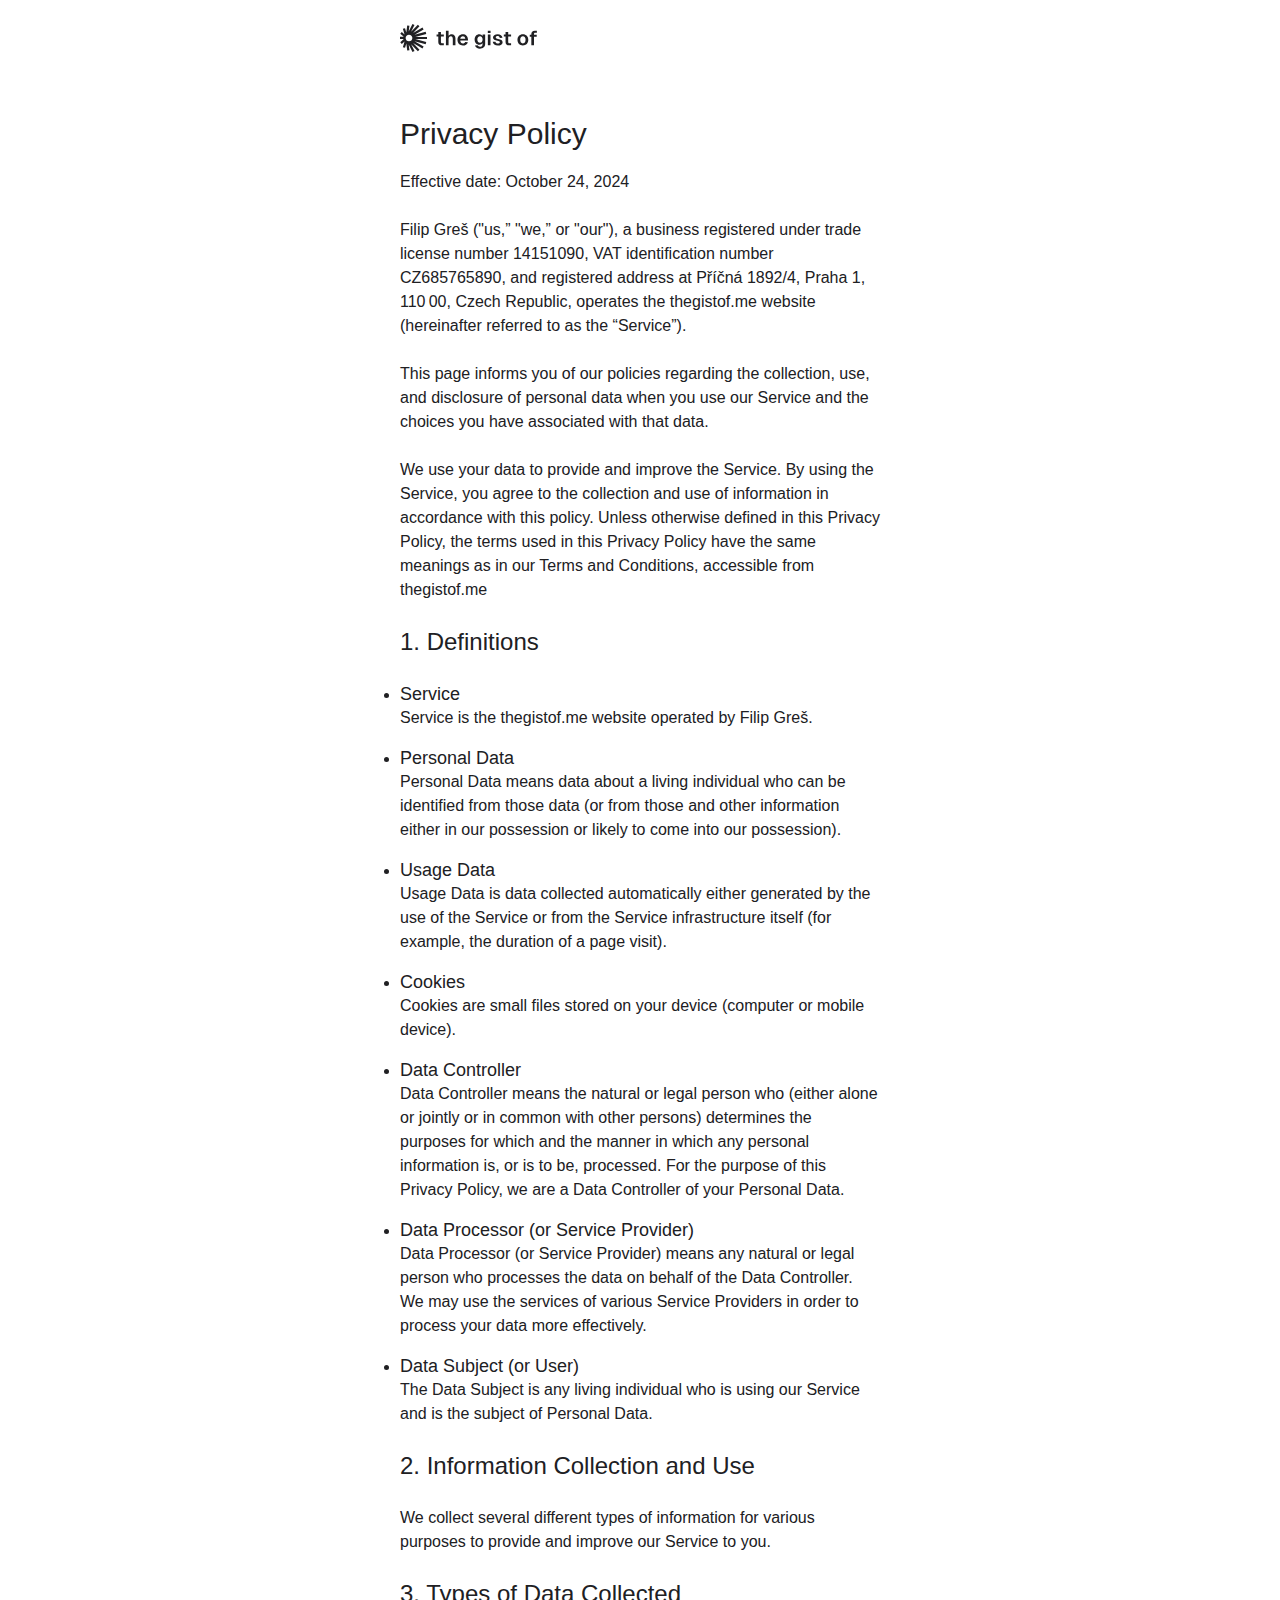
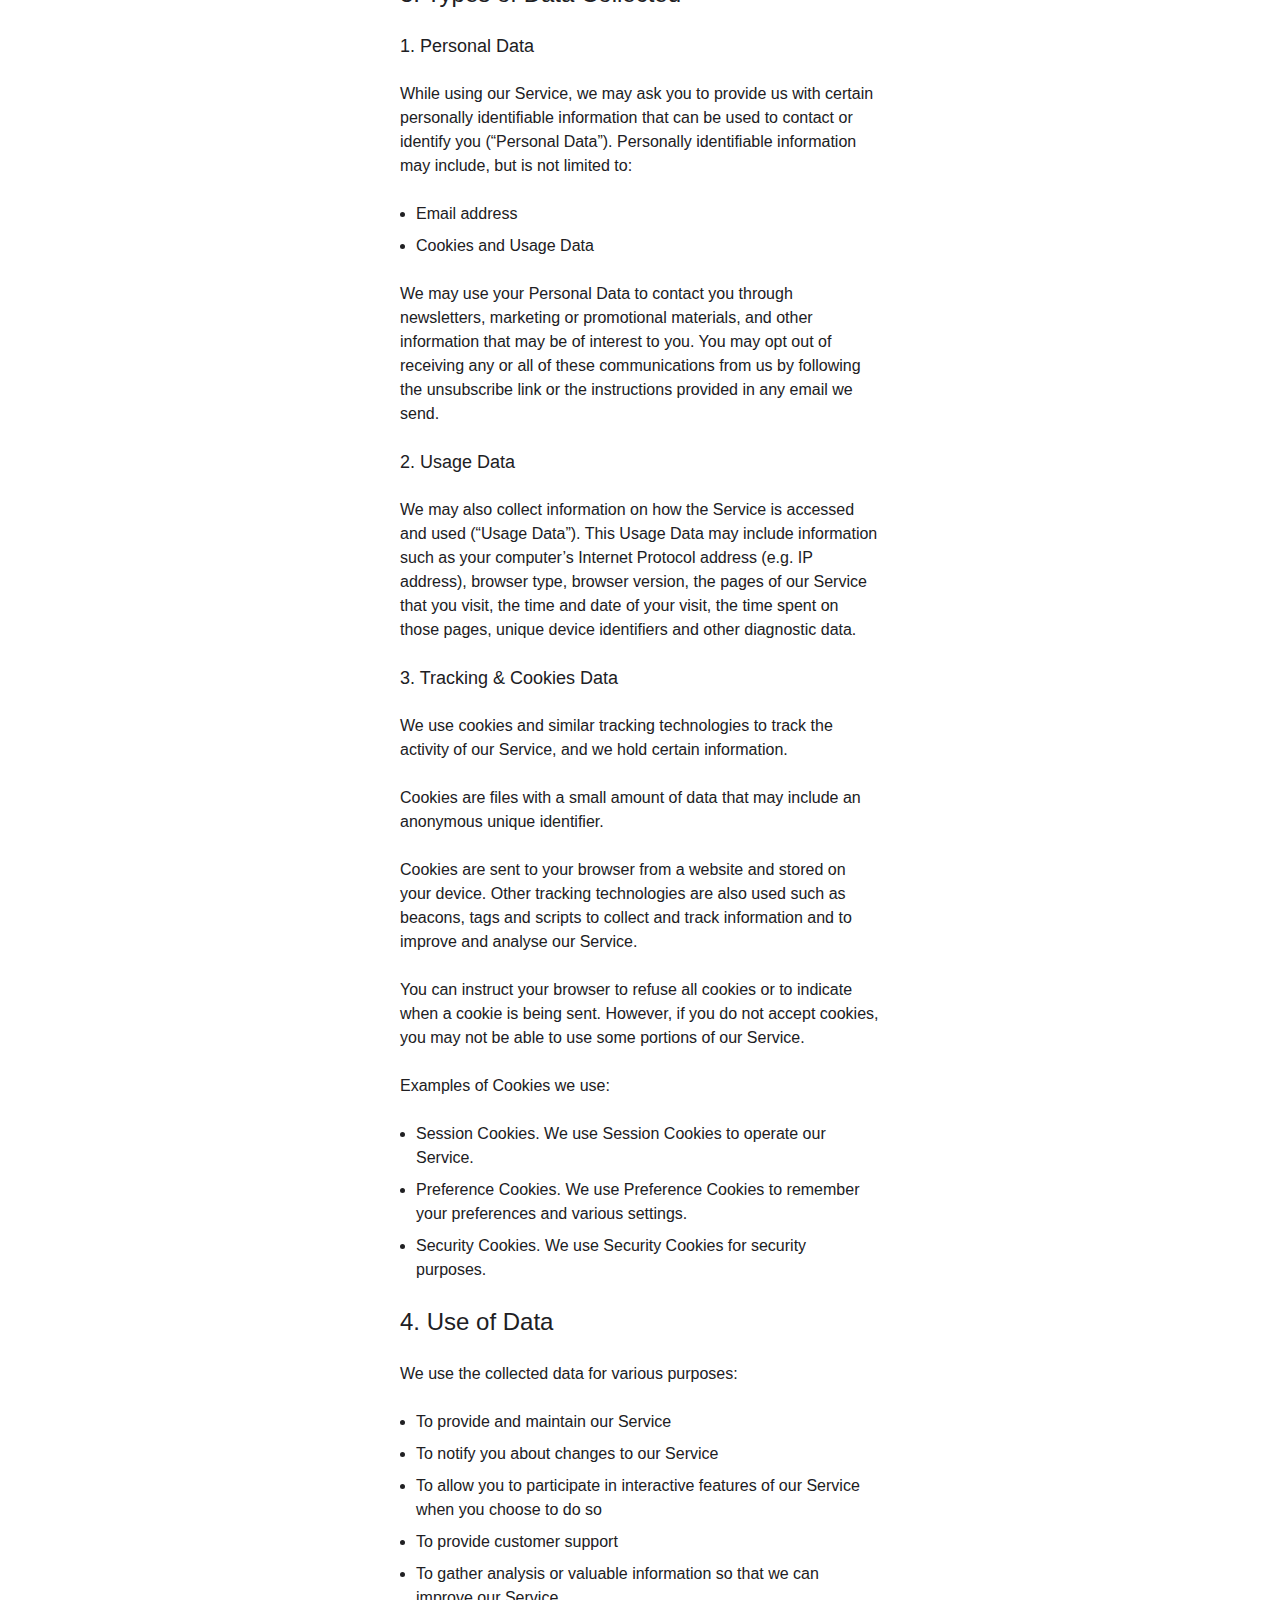
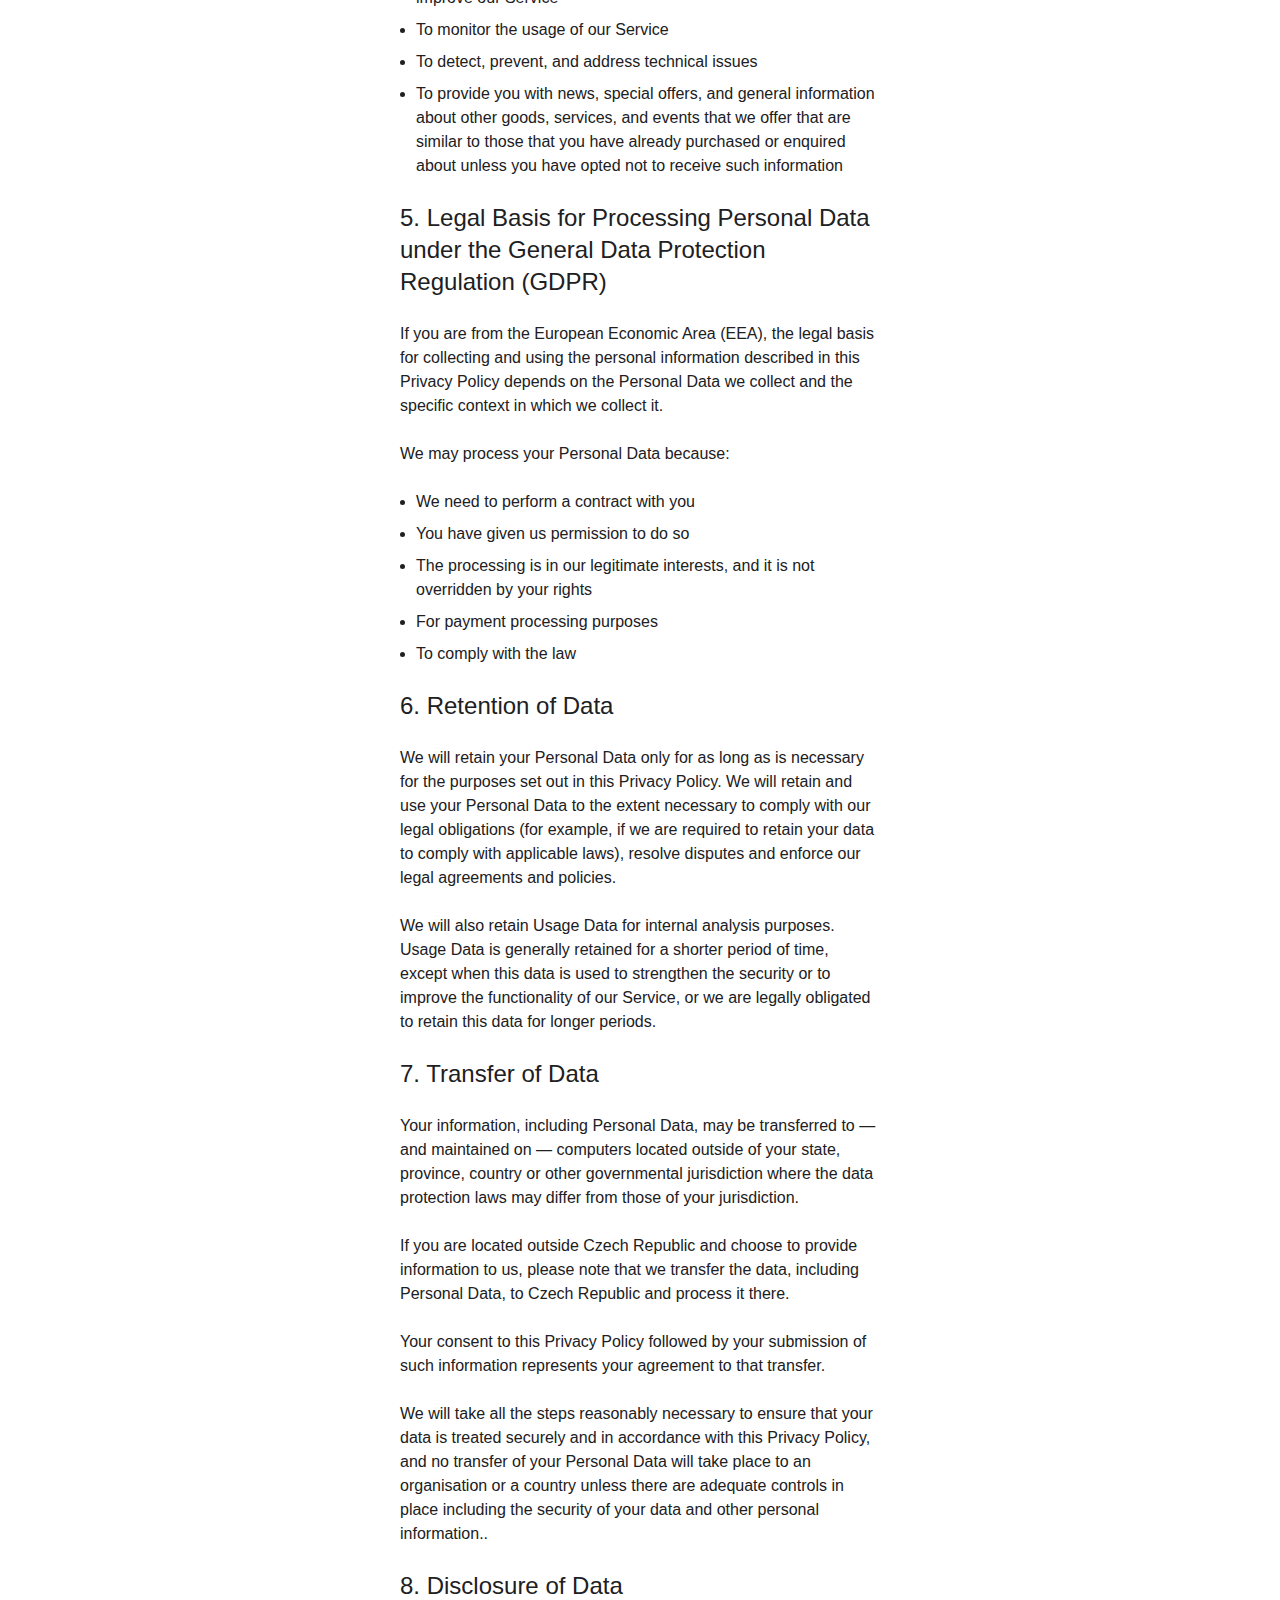
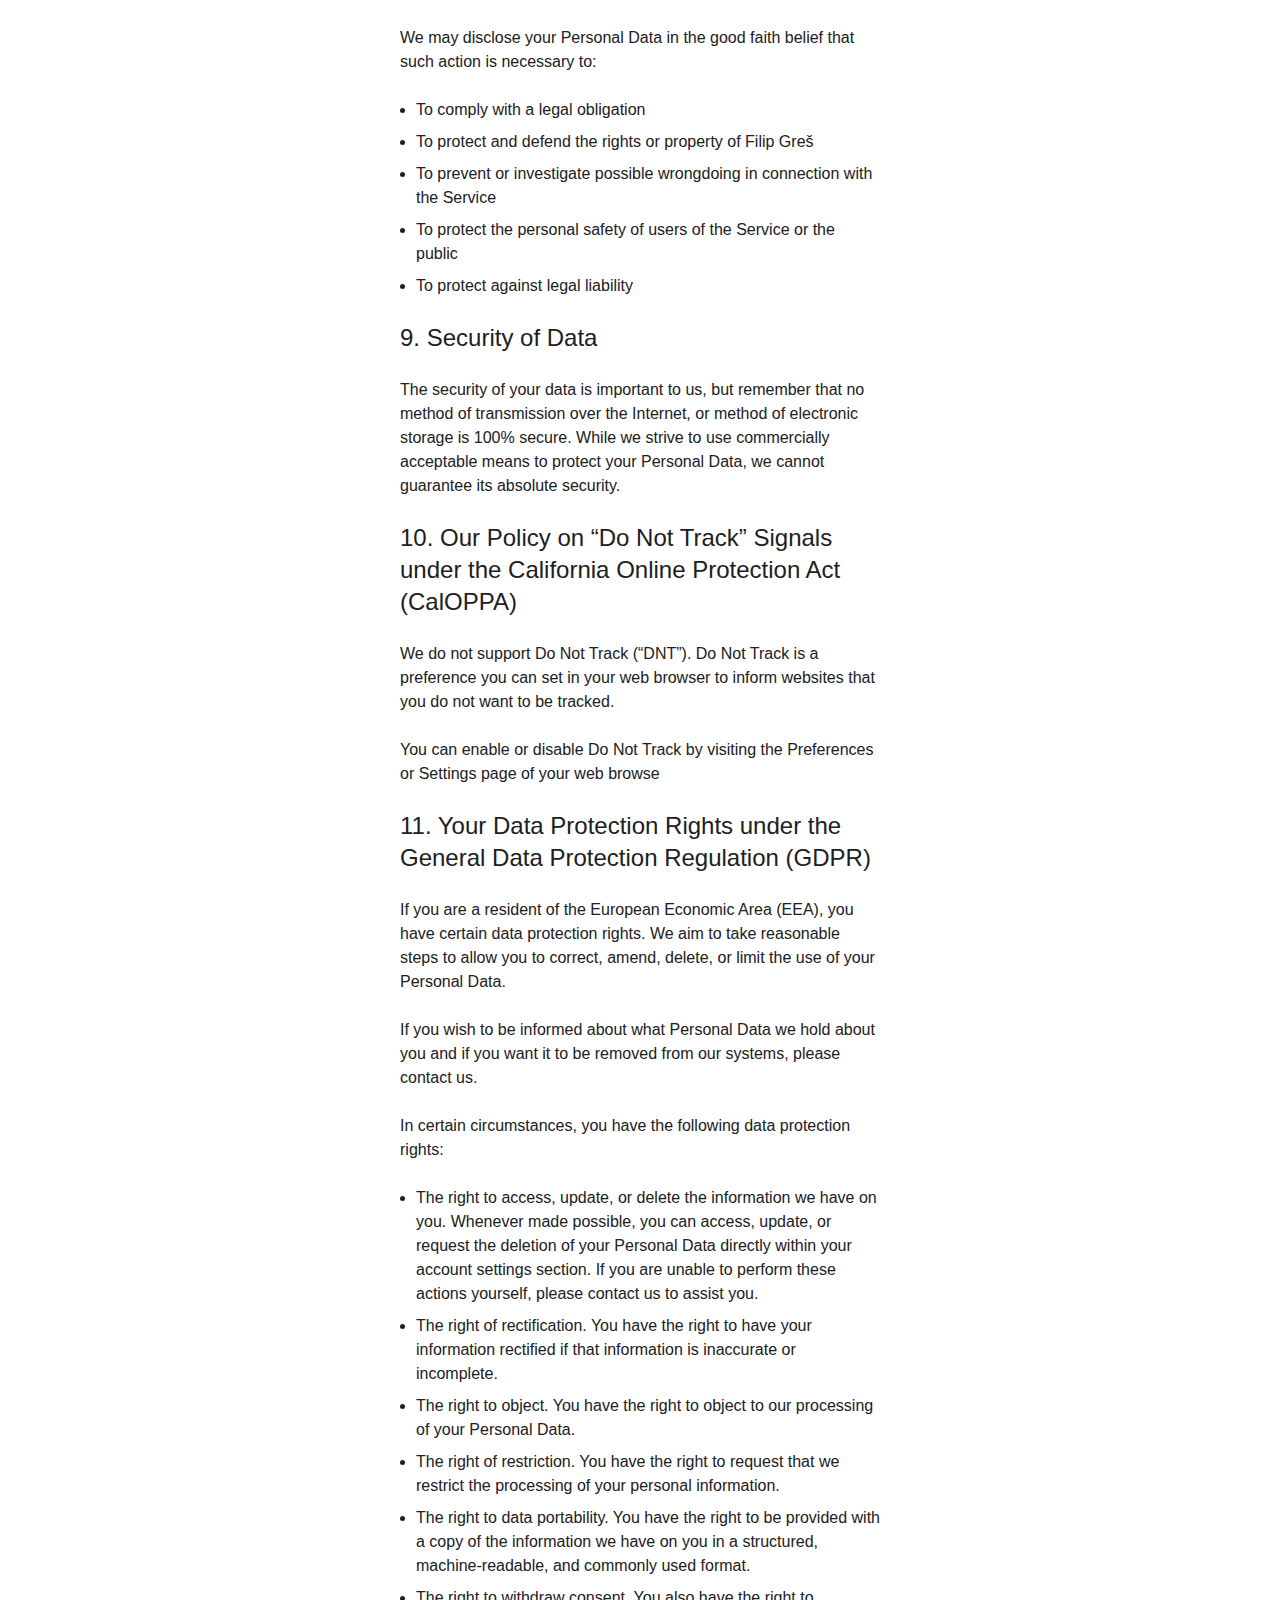
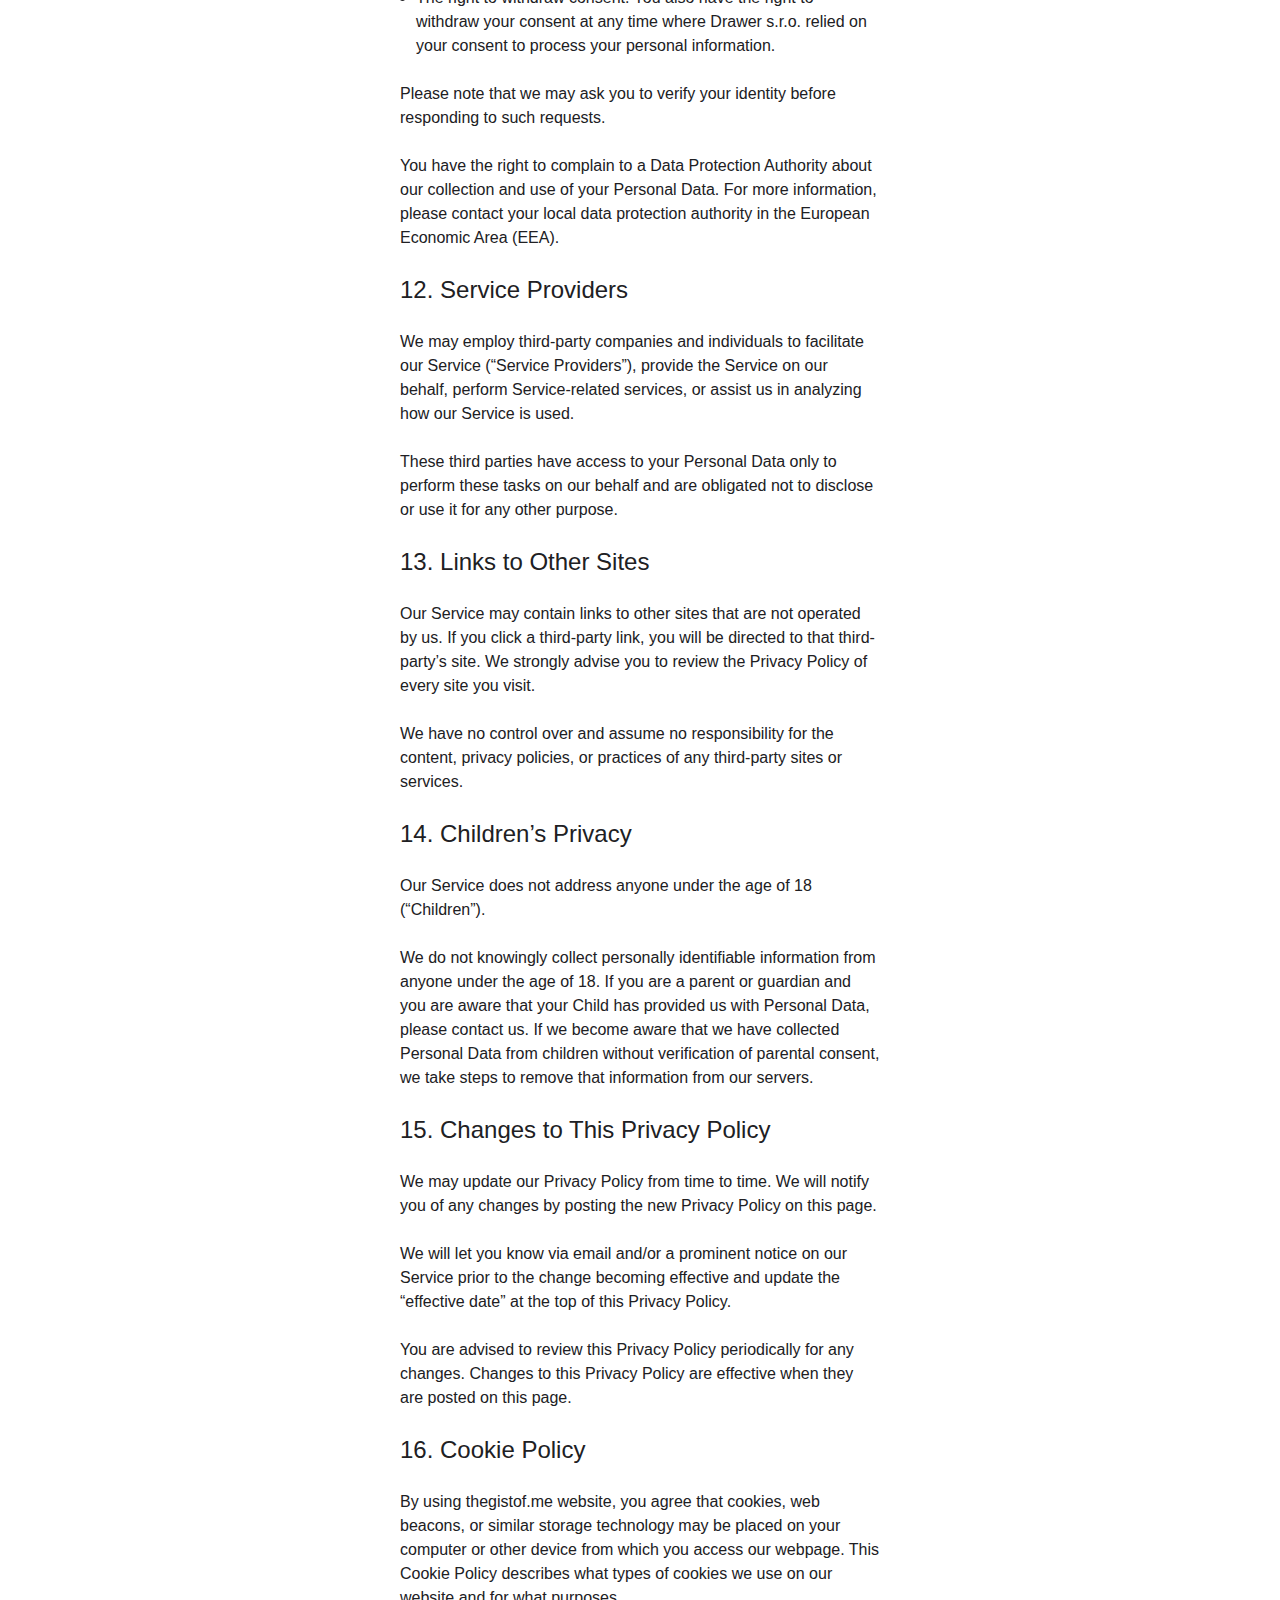
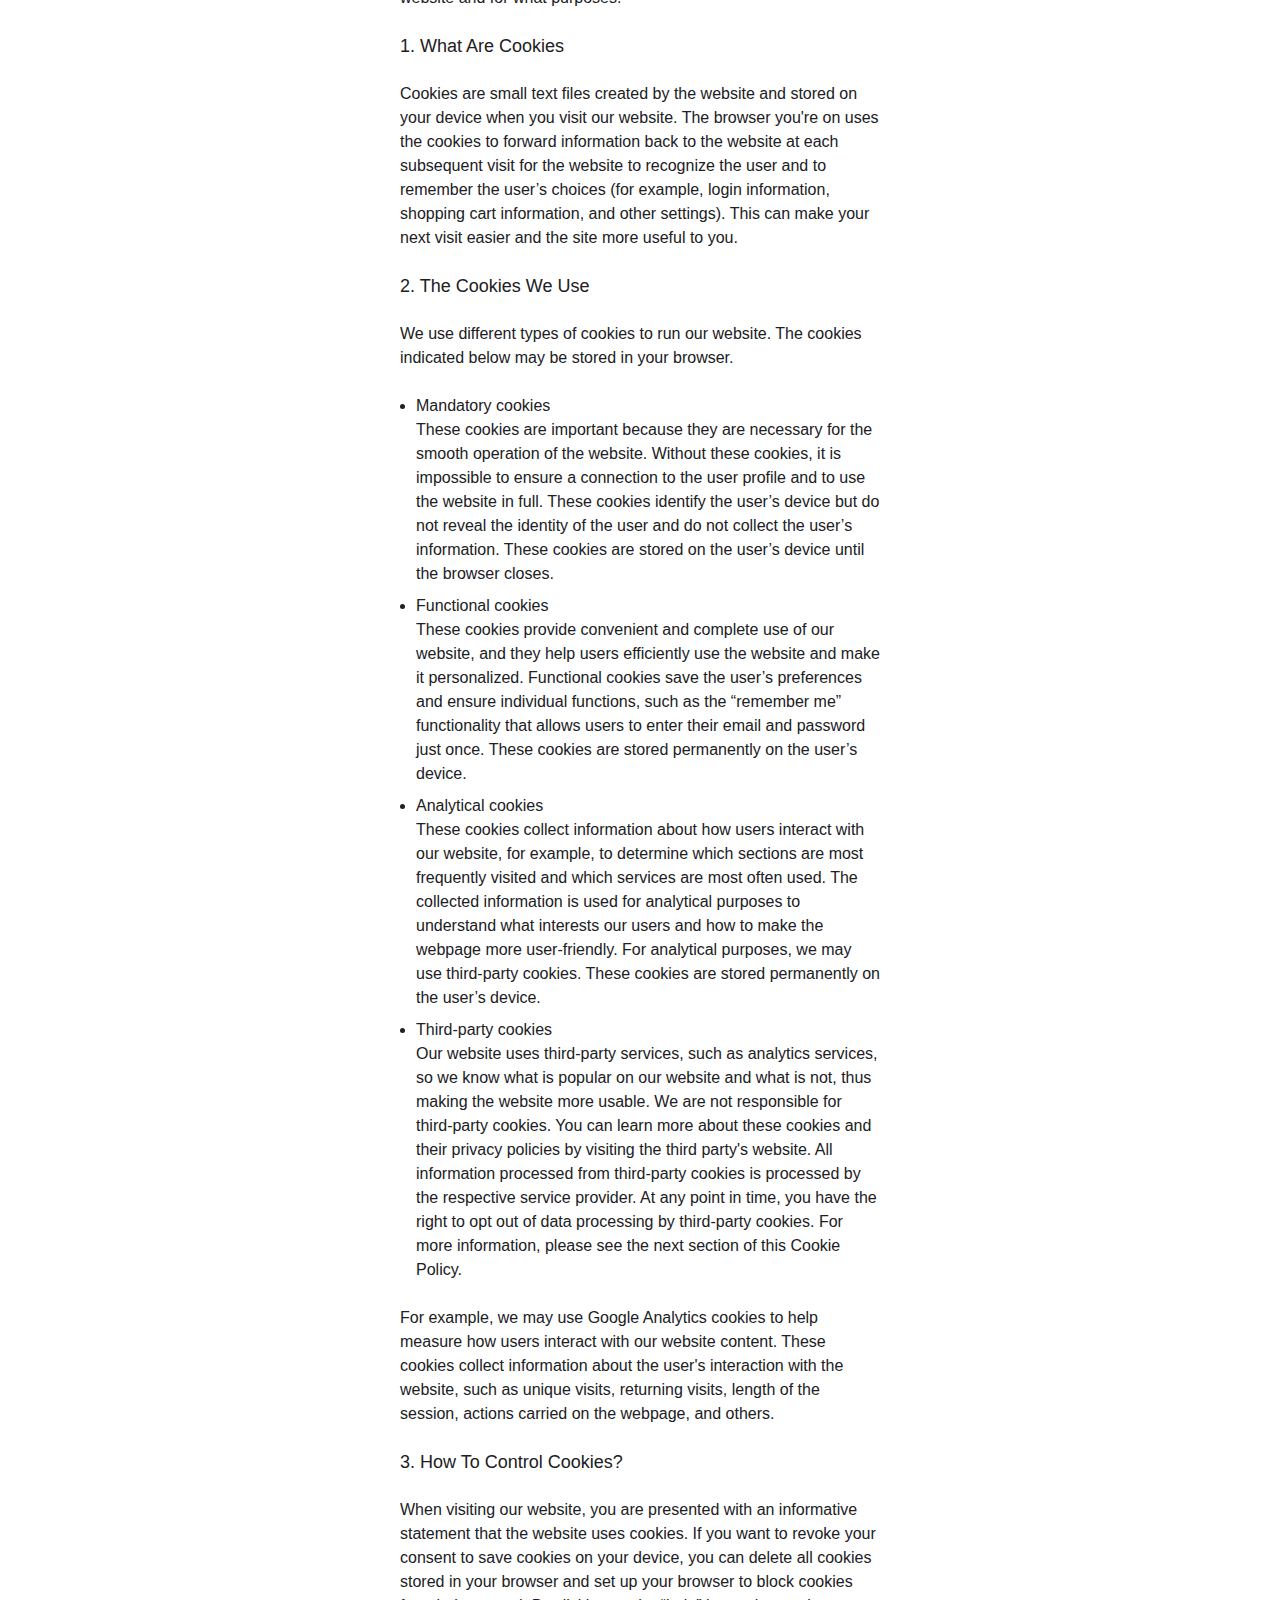
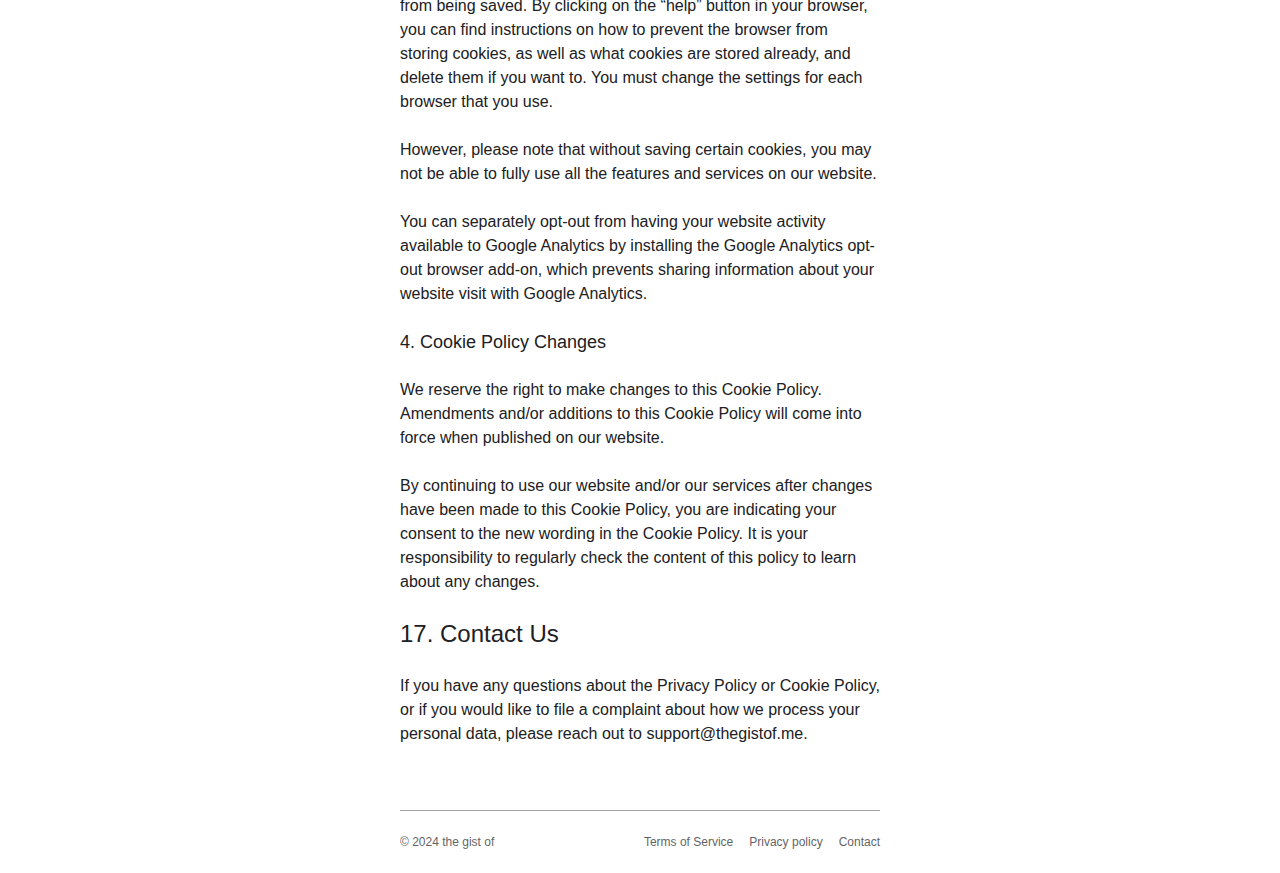
==== privacy-policy/index.html @ 7a29fb4c "first commit" ====
<!DOCTYPE html>
<html lang="en">
  <head>
    <meta charset="UTF-8" />
    <link rel="stylesheet" href="https://geistfont.vercel.app/geist.css" />
    <meta name="viewport" content="width=device-width, initial-scale=1.0" />
    <link rel="stylesheet" href="/styles.css" />
    <title>the gist of me</title>
  </head>
  <body>
    <div class="wrapper">
      <nav>
        <svg width="137" height="28" viewBox="0 0 137 28" fill="none" xmlns="http://www.w3.org/2000/svg">
          <g clip-path="url(#clip0_305_5134)">
            <path
              d="M40.9333 7.91321V10.3875H43.8215V12.4299H40.9333V17.9588C40.9333 18.8046 41.3652 19.2815 42.1704 19.2815H43.8215V21.3239H41.7386C39.4892 21.3239 38.2926 20.1902 38.2926 17.9588V12.4299H36.5605V10.3875H38.2926V7.91321H40.9333Z"
              fill="#202023"
            />
            <path
              d="M48.573 6.67163V11.8497C49.2118 10.6125 50.4085 10.1356 51.7491 10.1356C54.0164 10.1356 55.4425 11.7867 55.4425 14.2835V21.3194H52.8018V15.2327C52.8018 13.3567 52.2439 12.3625 50.8808 12.3625C49.4367 12.3625 48.5685 13.3747 48.5685 15.2327V21.3194H45.9277V6.67163H48.5685H48.573Z"
              fill="#202023"
            />
            <path
              d="M62.8962 10.1401C65.7213 10.1401 67.9932 12.079 68.0337 15.9389V16.5777H60.2554C60.3769 18.3952 61.3261 19.4884 62.8962 19.4884C63.8859 19.4884 64.7946 18.9126 65.186 17.9633L67.8897 18.1703C67.2284 20.2532 65.249 21.5758 62.8962 21.5758C59.6166 21.5758 57.4707 19.3265 57.4707 15.8579C57.4707 12.3894 59.6166 10.1401 62.8962 10.1401ZM65.312 14.8232C65.105 12.9473 64.0748 12.223 62.8962 12.223C61.4296 12.223 60.4803 13.1947 60.2734 14.8232H65.3075H65.312Z"
              fill="#202023"
            />
            <path
              d="M74.6201 15.5656C74.6201 12.3265 76.5591 10.1401 79.3888 10.1401C80.8148 10.1401 82.0295 10.8644 82.5873 12.0791V10.3876H85.1651V20.0868C85.1651 22.975 83.0192 24.6665 79.9241 24.6665C77.4273 24.6665 75.5289 23.4293 74.9485 21.5309L77.6523 21.3644C78.0032 22.1697 78.8084 22.6871 79.9421 22.6871C81.5526 22.6871 82.5019 21.9223 82.5019 20.4152V19.0521C81.9845 20.1048 80.7474 20.7841 79.4067 20.7841C76.5591 20.7841 74.6201 18.6787 74.6201 15.5611V15.5656ZM80.0051 18.8496C81.5526 18.8496 82.5828 17.5495 82.6053 15.5476C82.6278 13.5277 81.6156 12.2455 80.0051 12.2455C78.3945 12.2455 77.3418 13.5232 77.3418 15.5476C77.3418 17.572 78.3945 18.8496 80.0051 18.8496Z"
              fill="#202023"
            />
            <path d="M87.8105 6.69409H90.5548V8.88047H87.8105V6.69409ZM90.4918 10.3875V21.3239H87.851V10.3875H90.4918Z" fill="#202023" />
            <path
              d="M97.5728 12.1195C96.5426 12.1195 95.7374 12.6549 95.7554 13.5456C95.7778 14.4318 96.871 14.8052 97.9642 15.0122C100.956 15.5295 102.607 16.3123 102.607 18.3952C102.607 20.4781 100.501 21.5713 97.9417 21.5713C94.9501 21.5713 92.9257 20.1677 92.7412 17.8554L95.4449 17.7114C95.6519 18.8676 96.5156 19.5694 97.8787 19.5694C98.7875 19.5694 99.8807 19.241 99.8582 18.3322C99.8582 17.2795 98.639 17.1131 97.5278 16.8657C94.8241 16.3303 93.0066 15.6285 93.0066 13.5861C93.0066 11.4402 94.7836 10.1401 97.7123 10.1401C100.272 10.1401 102.108 11.5212 102.481 13.7705L99.7997 13.8965C99.5928 12.7808 98.6255 12.1195 97.5728 12.1195Z"
              fill="#202023"
            />
            <path
              d="M108.199 7.91321V10.3875H111.087V12.4299H108.199V17.9588C108.199 18.8046 108.631 19.2815 109.436 19.2815H111.087V21.3239H109.004C106.755 21.3239 105.558 20.1902 105.558 17.9588V12.4299H103.826V10.3875H105.558V7.91321H108.199Z"
              fill="#202023"
            />
            <path
              d="M117.466 15.858C117.466 12.3895 119.612 10.1401 122.891 10.1401C126.171 10.1401 128.299 12.3895 128.299 15.858C128.299 19.3265 126.153 21.5759 122.891 21.5759C119.63 21.5759 117.466 19.3265 117.466 15.858ZM122.896 19.4255C124.587 19.4255 125.577 18.1029 125.577 15.8535C125.577 13.6041 124.587 12.2815 122.896 12.2815C121.204 12.2815 120.215 13.6041 120.215 15.8535C120.215 18.1029 121.186 19.4255 122.896 19.4255Z"
              fill="#202023"
            />
            <path
              d="M134.844 6.67163H136.886V8.71405H135.154C134.475 8.71405 133.998 9.24939 133.998 10.0952V10.6935H136.724V12.7359H133.998V21.3194H131.335V12.7359H129.765V10.6935H131.335V10.0952C131.335 7.88628 132.41 6.67163 134.844 6.67163Z"
              fill="#202023"
            />
            <path
              d="M26.9923 12.8753H15.2641L26.2545 9.91969L25.6697 7.74681L14.5308 10.7385L23.6048 5.42098L22.4666 3.48203L13.1048 8.96596L19.4704 2.30337L17.8419 0.746812L11.0893 7.81429L14.4949 0.99874L12.4839 -0.00897217L8.68702 7.58036L9.4383 1.66455L7.20694 1.38113L6.3027 8.4981L5.02506 4.12985L2.86568 4.75967L4.5437 10.4865L1.77249 7.98524L0.265424 9.65427L3.54049 12.6144C3.51799 12.6954 3.4955 12.7764 3.47751 12.8619H0V15.1112H3.4865C3.5045 15.1967 3.52699 15.2777 3.54949 15.3586L0.274422 18.3188L1.78149 19.9878L4.5527 17.4865L2.87468 23.2134L5.03406 23.8477L6.3117 19.484L7.21594 26.6009L9.4473 26.3175L8.69602 20.4017L12.4929 27.991L14.5039 26.9833L11.0983 20.1678L17.8509 27.2352L19.4794 25.6787L13.1138 19.0161L22.4756 24.5L23.6138 22.5611L14.5398 17.2436L25.6787 20.2352L26.2635 18.0624L15.2731 15.1067H27.0013V12.8574L26.9923 12.8753ZM12.3715 14C12.3715 15.8625 10.8599 17.3741 8.99743 17.3741C7.13496 17.3741 5.62339 15.8625 5.62339 14C5.62339 12.1376 7.13496 10.626 8.99743 10.626C10.8599 10.626 12.3715 12.1376 12.3715 14Z"
              fill="#202023"
            />
          </g>
          <defs>
            <clipPath id="clip0_305_5134">
              <rect width="136.887" height="28" fill="white" />
            </clipPath>
          </defs>
        </svg>
      </nav>
      <main>
        <div class="terms">
          <h1>Privacy Policy</h1>
          <section>Effective date: October 24, 2024</section>

          <section>
            Filip Greš ("us,” "we,” or "our"), a business registered under trade license number 14151090, VAT identification number
            CZ685765890, and registered address at Příčná 1892/4, Praha 1, 110 00, Czech Republic, operates the thegistof.me website
            (hereinafter referred to as the “Service”).
          </section>

          <section>
            This page informs you of our policies regarding the collection, use, and disclosure of personal data when you use our Service
            and the choices you have associated with that data.
          </section>

          <section>
            We use your data to provide and improve the Service. By using the Service, you agree to the collection and use of information in
            accordance with this policy. Unless otherwise defined in this Privacy Policy, the terms used in this Privacy Policy have the
            same meanings as in our Terms and Conditions, accessible from thegistof.me
          </section>

          <h2>1. Definitions</h2>
          <section>
            <ul style="display: flex; flex-direction: column; gap: 16px">
              <li>
                <h3>Service</h3>
                <section>Service is the thegistof.me website operated by Filip Greš.</section>
              </li>
              <li>
                <h3>Personal Data</h3>
                <section>
                  Personal Data means data about a living individual who can be identified from those data (or from those and other
                  information either in our possession or likely to come into our possession).
                </section>
              </li>
              <li>
                <h3>Usage Data</h3>
                <section>
                  Usage Data is data collected automatically either generated by the use of the Service or from the Service infrastructure
                  itself (for example, the duration of a page visit).
                </section>
              </li>
              <li>
                <h3>Cookies</h3>
                <section>Cookies are small files stored on your device (computer or mobile device).</section>
              </li>
              <li>
                <h3>Data Controller</h3>
                <section>
                  Data Controller means the natural or legal person who (either alone or jointly or in common with other persons) determines
                  the purposes for which and the manner in which any personal information is, or is to be, processed. For the purpose of
                  this Privacy Policy, we are a Data Controller of your Personal Data.
                </section>
              </li>
              <li>
                <h3>Data Processor (or Service Provider)</h3>
                <section>
                  Data Processor (or Service Provider) means any natural or legal person who processes the data on behalf of the Data
                  Controller. We may use the services of various Service Providers in order to process your data more effectively.
                </section>
              </li>
              <li>
                <h3>Data Subject (or User)</h3>
                <section>The Data Subject is any living individual who is using our Service and is the subject of Personal Data.</section>
              </li>
            </ul>
          </section>

          <h2>2. Information Collection and Use</h2>
          <section>
            We collect several different types of information for various purposes to provide and improve our Service to you.
          </section>

          <h2>3. Types of Data Collected</h2>
          <h3>1. Personal Data</h3>
          <section>
            While using our Service, we may ask you to provide us with certain personally identifiable information that can be used to
            contact or identify you (“Personal Data”). Personally identifiable information may include, but is not limited to:
          </section>
          <section>
            <ul style="display: flex; flex-direction: column; gap: 8px; padding-left: 16px">
              <li>
                <section>Email address</section>
              </li>
              <li>
                <section>Cookies and Usage Data</section>
              </li>
            </ul>
          </section>
          <section>
            We may use your Personal Data to contact you through newsletters, marketing or promotional materials, and other information that
            may be of interest to you. You may opt out of receiving any or all of these communications from us by following the unsubscribe
            link or the instructions provided in any email we send.
          </section>

          <h3>2. Usage Data</h3>
          <section>
            We may also collect information on how the Service is accessed and used (“Usage Data”). This Usage Data may include information
            such as your computer’s Internet Protocol address (e.g. IP address), browser type, browser version, the pages of our Service
            that you visit, the time and date of your visit, the time spent on those pages, unique device identifiers and other diagnostic
            data.
          </section>

          <h3>3. Tracking & Cookies Data</h3>
          <section>
            We use cookies and similar tracking technologies to track the activity of our Service, and we hold certain information.
          </section>

          <section>Cookies are files with a small amount of data that may include an anonymous unique identifier.</section>
          <section>
            Cookies are sent to your browser from a website and stored on your device. Other tracking technologies are also used such as
            beacons, tags and scripts to collect and track information and to improve and analyse our Service.
          </section>
          <section>
            You can instruct your browser to refuse all cookies or to indicate when a cookie is being sent. However, if you do not accept
            cookies, you may not be able to use some portions of our Service.
          </section>
          <section>Examples of Cookies we use:</section>
          <section>
            <ul style="display: flex; flex-direction: column; gap: 8px; padding-left: 16px">
              <li>
                <section>Session Cookies. We use Session Cookies to operate our Service.</section>
              </li>
              <li>
                <section>Preference Cookies. We use Preference Cookies to remember your preferences and various settings.</section>
              </li>
              <li>
                <section>Security Cookies. We use Security Cookies for security purposes.</section>
              </li>
            </ul>
          </section>
          <h2>4. Use of Data</h2>
          <section>We use the collected data for various purposes:</section>
          <section>
            <ul style="display: flex; flex-direction: column; gap: 8px; padding-left: 16px">
              <li>
                <section>To provide and maintain our Service</section>
              </li>
              <li>
                <section>To notify you about changes to our Service</section>
              </li>
              <li>
                <section>To allow you to participate in interactive features of our Service when you choose to do so</section>
              </li>
              <li>
                <section>To provide customer support</section>
              </li>
              <li>
                <section>To gather analysis or valuable information so that we can improve our Service</section>
              </li>
              <li>
                <section>To monitor the usage of our Service</section>
              </li>
              <li>
                <section>To detect, prevent, and address technical issues</section>
              </li>
              <li>
                <section>
                  To provide you with news, special offers, and general information about other goods, services, and events that we offer
                  that are similar to those that you have already purchased or enquired about unless you have opted not to receive such
                  information
                </section>
              </li>
            </ul>
          </section>

          <h2>5. Legal Basis for Processing Personal Data under the General Data Protection Regulation (GDPR)</h2>
          <section>
            If you are from the European Economic Area (EEA), the legal basis for collecting and using the personal information described in
            this Privacy Policy depends on the Personal Data we collect and the specific context in which we collect it.
          </section>
          <section>We may process your Personal Data because:</section>
          <section>
            <ul style="display: flex; flex-direction: column; gap: 8px; padding-left: 16px">
              <li>
                <section>We need to perform a contract with you</section>
              </li>
              <li>
                <section>You have given us permission to do so</section>
              </li>
              <li>
                <section>The processing is in our legitimate interests, and it is not overridden by your rights</section>
              </li>
              <li>
                <section>For payment processing purposes</section>
              </li>
              <li>
                <section>To comply with the law</section>
              </li>
            </ul>
          </section>

          <h2>6. Retention of Data</h2>
          <section>
            We will retain your Personal Data only for as long as is necessary for the purposes set out in this Privacy Policy. We will
            retain and use your Personal Data to the extent necessary to comply with our legal obligations (for example, if we are required
            to retain your data to comply with applicable laws), resolve disputes and enforce our legal agreements and policies.
          </section>
          <section>
            We will also retain Usage Data for internal analysis purposes. Usage Data is generally retained for a shorter period of time,
            except when this data is used to strengthen the security or to improve the functionality of our Service, or we are legally
            obligated to retain this data for longer periods.
          </section>

          <h2>7. Transfer of Data</h2>
          <section>
            Your information, including Personal Data, may be transferred to — and maintained on — computers located outside of your state,
            province, country or other governmental jurisdiction where the data protection laws may differ from those of your jurisdiction.
          </section>
          <section>
            If you are located outside Czech Republic and choose to provide information to us, please note that we transfer the data,
            including Personal Data, to Czech Republic and process it there.
          </section>
          <section>
            Your consent to this Privacy Policy followed by your submission of such information represents your agreement to that transfer.
          </section>
          <section>
            We will take all the steps reasonably necessary to ensure that your data is treated securely and in accordance with this Privacy
            Policy, and no transfer of your Personal Data will take place to an organisation or a country unless there are adequate controls
            in place including the security of your data and other personal information..
          </section>

          <h2>8. Disclosure of Data</h2>
          <section>We may disclose your Personal Data in the good faith belief that such action is necessary to:</section>
          <section>
            <ul style="display: flex; flex-direction: column; gap: 8px; padding-left: 16px">
              <li>
                <section>To comply with a legal obligation</section>
              </li>
              <li>
                <section>To protect and defend the rights or property of Filip Greš</section>
              </li>
              <li>
                <section>To prevent or investigate possible wrongdoing in connection with the Service</section>
              </li>
              <li>
                <section>To protect the personal safety of users of the Service or the public</section>
              </li>
              <li>
                <section>To protect against legal liability</section>
              </li>
            </ul>
          </section>

          <h2>9. Security of Data</h2>
          <section>
            The security of your data is important to us, but remember that no method of transmission over the Internet, or method of
            electronic storage is 100% secure. While we strive to use commercially acceptable means to protect your Personal Data, we cannot
            guarantee its absolute security.
          </section>

          <h2>10. Our Policy on “Do Not Track” Signals under the California Online Protection Act (CalOPPA)</h2>
          <section>
            We do not support Do Not Track (“DNT”). Do Not Track is a preference you can set in your web browser to inform websites that you
            do not want to be tracked.
          </section>
          <section>You can enable or disable Do Not Track by visiting the Preferences or Settings page of your web browse</section>

          <h2>11. Your Data Protection Rights under the General Data Protection Regulation (GDPR)</h2>
          <section>
            If you are a resident of the European Economic Area (EEA), you have certain data protection rights. We aim to take reasonable
            steps to allow you to correct, amend, delete, or limit the use of your Personal Data.
          </section>
          <section>
            If you wish to be informed about what Personal Data we hold about you and if you want it to be removed from our systems, please
            contact us.
          </section>
          <section>In certain circumstances, you have the following data protection rights:</section>
          <section>
            <ul style="display: flex; flex-direction: column; gap: 8px; padding-left: 16px">
              <li>
                <section>
                  The right to access, update, or delete the information we have on you. Whenever made possible, you can access, update, or
                  request the deletion of your Personal Data directly within your account settings section. If you are unable to perform
                  these actions yourself, please contact us to assist you.
                </section>
              </li>
              <li>
                <section>
                  The right of rectification. You have the right to have your information rectified if that information is inaccurate or
                  incomplete.
                </section>
              </li>
              <li>
                <section>The right to object. You have the right to object to our processing of your Personal Data.</section>
              </li>
              <li>
                <section>
                  The right of restriction. You have the right to request that we restrict the processing of your personal information.
                </section>
              </li>
              <li>
                <section>
                  The right to data portability. You have the right to be provided with a copy of the information we have on you in a
                  structured, machine-readable, and commonly used format.
                </section>
              </li>
              <li>
                <section>
                  The right to withdraw consent. You also have the right to withdraw your consent at any time where Drawer s.r.o. relied on
                  your consent to process your personal information.
                </section>
              </li>
            </ul>
          </section>
          <section>Please note that we may ask you to verify your identity before responding to such requests.</section>
          <section>
            You have the right to complain to a Data Protection Authority about our collection and use of your Personal Data. For more
            information, please contact your local data protection authority in the European Economic Area (EEA).
          </section>

          <h2>12. Service Providers</h2>
          <section>
            We may employ third-party companies and individuals to facilitate our Service (“Service Providers”), provide the Service on our
            behalf, perform Service-related services, or assist us in analyzing how our Service is used.
          </section>
          <section>
            These third parties have access to your Personal Data only to perform these tasks on our behalf and are obligated not to
            disclose or use it for any other purpose.
          </section>

          <h2>13. Links to Other Sites</h2>
          <section>
            Our Service may contain links to other sites that are not operated by us. If you click a third-party link, you will be directed
            to that third-party’s site. We strongly advise you to review the Privacy Policy of every site you visit.
          </section>
          <section>
            We have no control over and assume no responsibility for the content, privacy policies, or practices of any third-party sites or
            services.
          </section>

          <h2>14. Children’s Privacy</h2>
          <section>Our Service does not address anyone under the age of 18 (“Children”).</section>
          <section>
            We do not knowingly collect personally identifiable information from anyone under the age of 18. If you are a parent or guardian
            and you are aware that your Child has provided us with Personal Data, please contact us. If we become aware that we have
            collected Personal Data from children without verification of parental consent, we take steps to remove that information from
            our servers.
          </section>

          <h2>15. Changes to This Privacy Policy</h2>
          <section>
            We may update our Privacy Policy from time to time. We will notify you of any changes by posting the new Privacy Policy on this
            page.
          </section>
          <section>
            We will let you know via email and/or a prominent notice on our Service prior to the change becoming effective and update the
            “effective date” at the top of this Privacy Policy.
          </section>
          <section>
            You are advised to review this Privacy Policy periodically for any changes. Changes to this Privacy Policy are effective when
            they are posted on this page.
          </section>

          <h2>16. Cookie Policy</h2>
          <section>
            By using thegistof.me website, you agree that cookies, web beacons, or similar storage technology may be placed on your computer
            or other device from which you access our webpage. This Cookie Policy describes what types of cookies we use on our website and
            for what purposes.
          </section>

          <h3>1. What Are Cookies</h3>
          <section>
            Cookies are small text files created by the website and stored on your device when you visit our website. The browser you're on
            uses the cookies to forward information back to the website at each subsequent visit for the website to recognize the user and
            to remember the user’s choices (for example, login information, shopping cart information, and other settings). This can make
            your next visit easier and the site more useful to you.
          </section>
          <h3>2. The Cookies We Use</h3>
          <section>
            We use different types of cookies to run our website. The cookies indicated below may be stored in your browser.
          </section>
          <section>
            <ul style="display: flex; flex-direction: column; gap: 8px; padding-left: 16px">
              <li>
                <section>Mandatory cookies</section>
                <section>
                  These cookies are important because they are necessary for the smooth operation of the website. Without these cookies, it
                  is impossible to ensure a connection to the user profile and to use the website in full. These cookies identify the user’s
                  device but do not reveal the identity of the user and do not collect the user’s information. These cookies are stored on
                  the user’s device until the browser closes.
                </section>
              </li>

              <li>
                <section>Functional cookies</section>
                <section>
                  These cookies provide convenient and complete use of our website, and they help users efficiently use the website and make
                  it personalized. Functional cookies save the user’s preferences and ensure individual functions, such as the “remember me”
                  functionality that allows users to enter their email and password just once. These cookies are stored permanently on the
                  user’s device.
                </section>
              </li>

              <li>
                <section>Analytical cookies</section>
                <section>
                  These cookies collect information about how users interact with our website, for example, to determine which sections are
                  most frequently visited and which services are most often used. The collected information is used for analytical purposes
                  to understand what interests our users and how to make the webpage more user-friendly. For analytical purposes, we may use
                  third-party cookies. These cookies are stored permanently on the user’s device.
                </section>
              </li>

              <li>
                <section>Third-party cookies</section>
                <section>
                  Our website uses third-party services, such as analytics services, so we know what is popular on our website and what is
                  not, thus making the website more usable. We are not responsible for third-party cookies. You can learn more about these
                  cookies and their privacy policies by visiting the third party's website. All information processed from third-party
                  cookies is processed by the respective service provider. At any point in time, you have the right to opt out of data
                  processing by third-party cookies. For more information, please see the next section of this Cookie Policy.
                </section>
              </li>
            </ul>
          </section>
          <section>
            For example, we may use Google Analytics cookies to help measure how users interact with our website content. These cookies
            collect information about the user's interaction with the website, such as unique visits, returning visits, length of the
            session, actions carried on the webpage, and others.
          </section>
          <h3>3. How To Control Cookies?</h3>
          <section>
            When visiting our website, you are presented with an informative statement that the website uses cookies. If you want to revoke
            your consent to save cookies on your device, you can delete all cookies stored in your browser and set up your browser to block
            cookies from being saved. By clicking on the “help” button in your browser, you can find instructions on how to prevent the
            browser from storing cookies, as well as what cookies are stored already, and delete them if you want to. You must change the
            settings for each browser that you use.
          </section>
          <section>
            However, please note that without saving certain cookies, you may not be able to fully use all the features and services on our
            website.
          </section>
          <section>
            You can separately opt-out from having your website activity available to Google Analytics by installing the Google Analytics
            opt-out browser add-on, which prevents sharing information about your website visit with Google Analytics.
          </section>

          <h3>4. Cookie Policy Changes</h3>
          <section>
            We reserve the right to make changes to this Cookie Policy. Amendments and/or additions to this Cookie Policy will come into
            force when published on our website.
          </section>
          <section>
            By continuing to use our website and/or our services after changes have been made to this Cookie Policy, you are indicating your
            consent to the new wording in the Cookie Policy. It is your responsibility to regularly check the content of this policy to
            learn about any changes.
          </section>

          <h2>17. Contact Us</h2>
          <section>
            If you have any questions about the Privacy Policy or Cookie Policy, or if you would like to file a complaint about how we
            process your personal data, please reach out to support@thegistof.me.
          </section>
        </div>
      </main>

      <footer>
        <p>&copy; 2024 the gist of</p>

        <div class="links">
          <a class="page" href="/terms-of-service/">Terms of Service</a>
          <a class="page" href="/privacy-policy/">Privacy policy</a>
          <a href="mailto:support@thegistof.me">Contact</a>
        </div>
      </footer>
    </div>
  </body>
</html>
---- styles.css ----
* {
  margin: 0;
  padding: 0;
  box-sizing: border-box;
}

h1 {
  font-size: 30px;
  font-weight: 100;
}

h2 {
  font-size: 24px;
  font-weight: 100;
  line-height: 32px;
}

h3 {
  font-size: 18px;
  font-weight: 100;
}

body {
  font-family: "Geist", sans-serif;
  font-weight: 80;
  font-size: 24px;
  min-height: 100vh;
  width: 480px;
  margin: 0 auto;
  color: #202023;
}

main {
  height: 100%;
  display: flex;
  flex-direction: column;
  gap: 32px;
}

.wrapper {
  min-height: 100vh;
  padding: 24px 0;
  display: flex;
  flex-direction: column;
  justify-content: space-between;
}

footer {
  display: flex;
  font-size: 12px;
  justify-content: space-between;
  align-items: center;
  padding-top: 24px;
  border-top: 1px solid gray;
  opacity: 70%;
}

.links {
  display: flex;
  gap: 16px;
}

a {
  text-decoration: none;
  color: inherit;
}

.terms {
  display: flex;
  flex-direction: column;
  line-height: 24px;
  gap: 24px;
  margin: 64px 0;
  font-size: 16px;
}
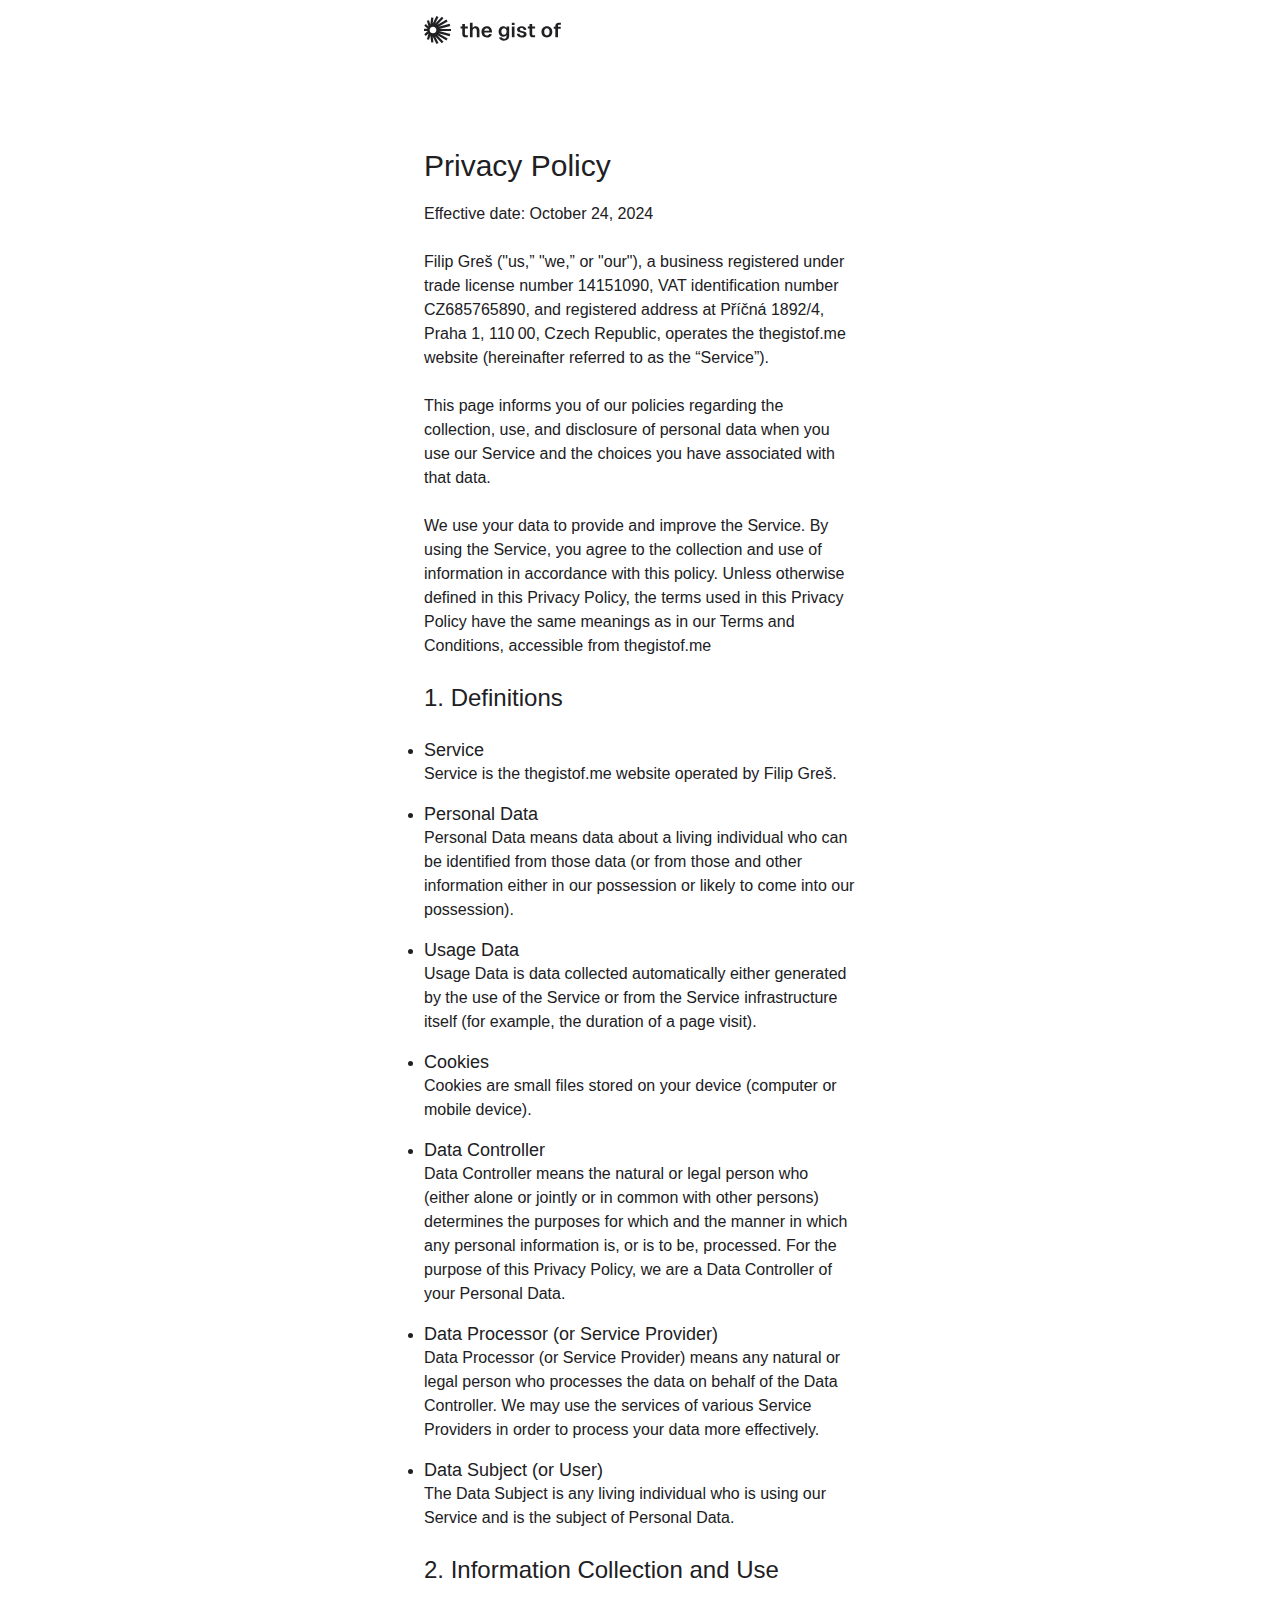
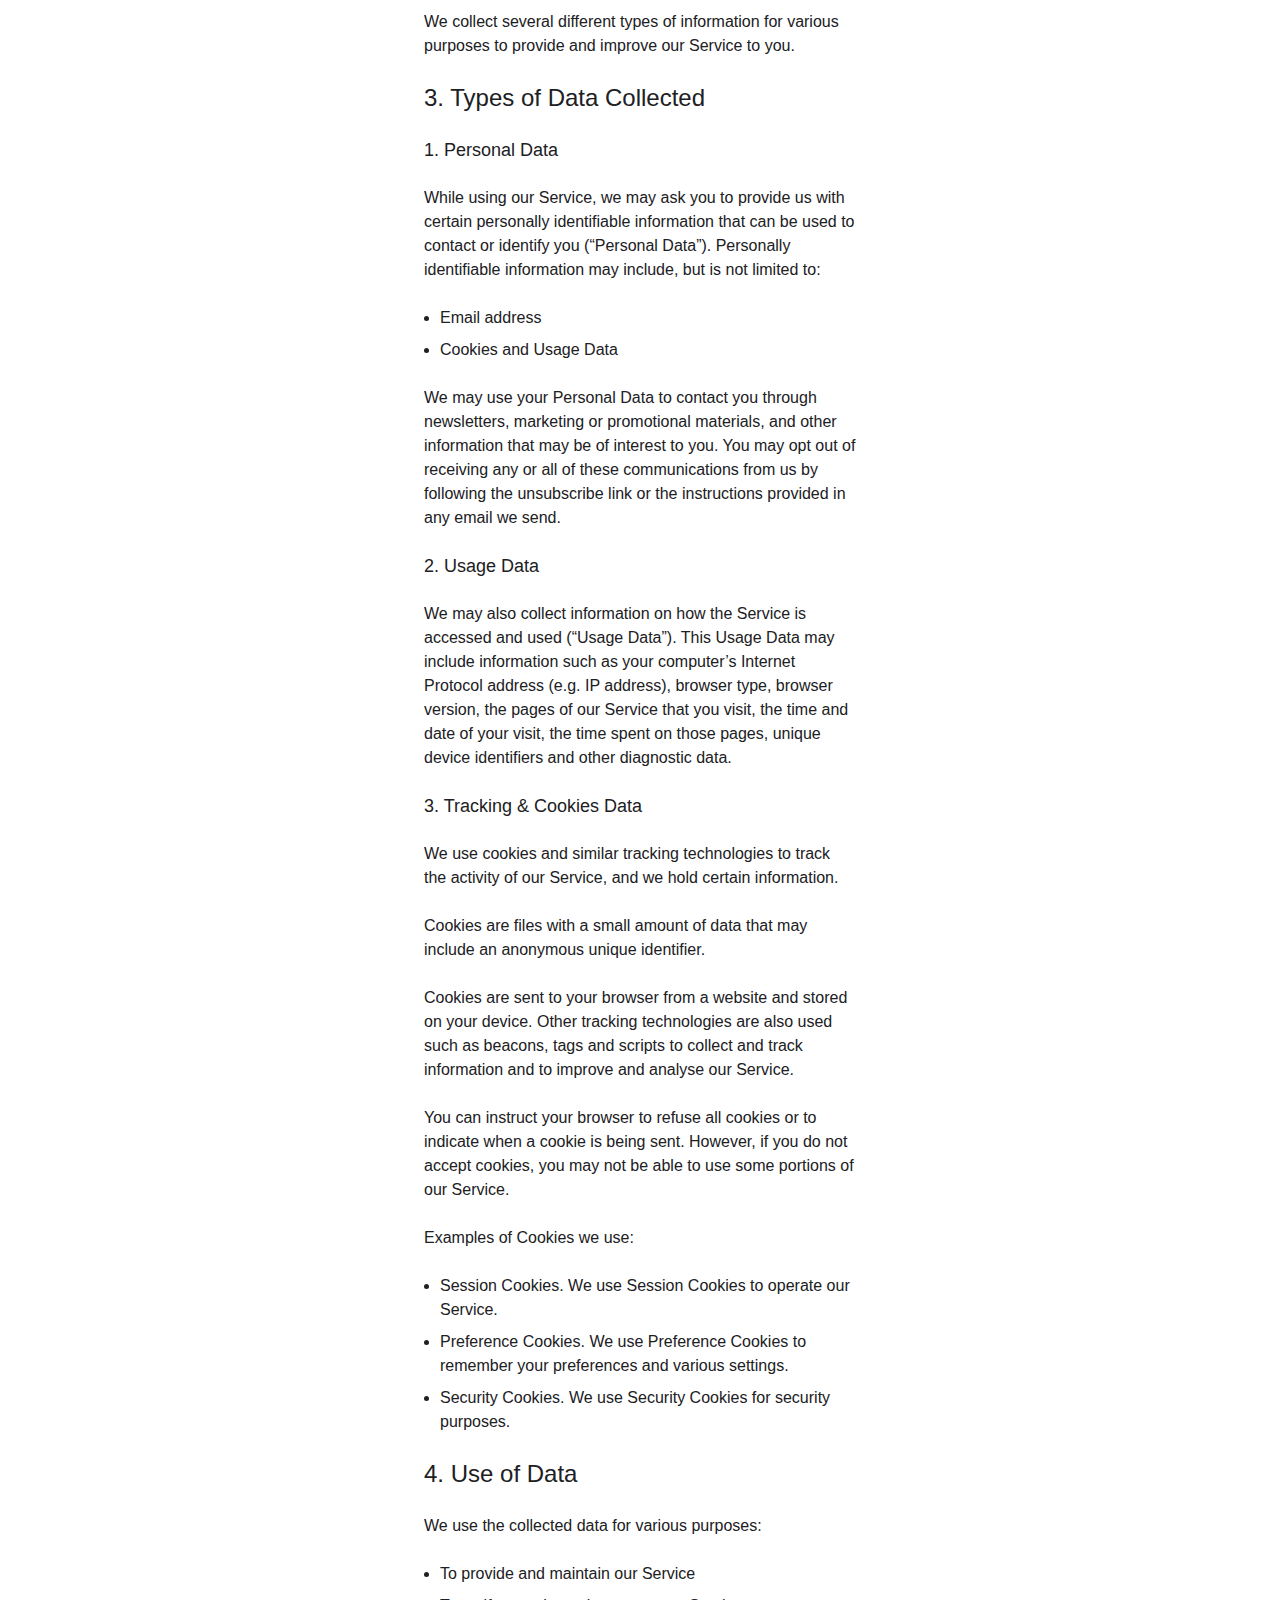
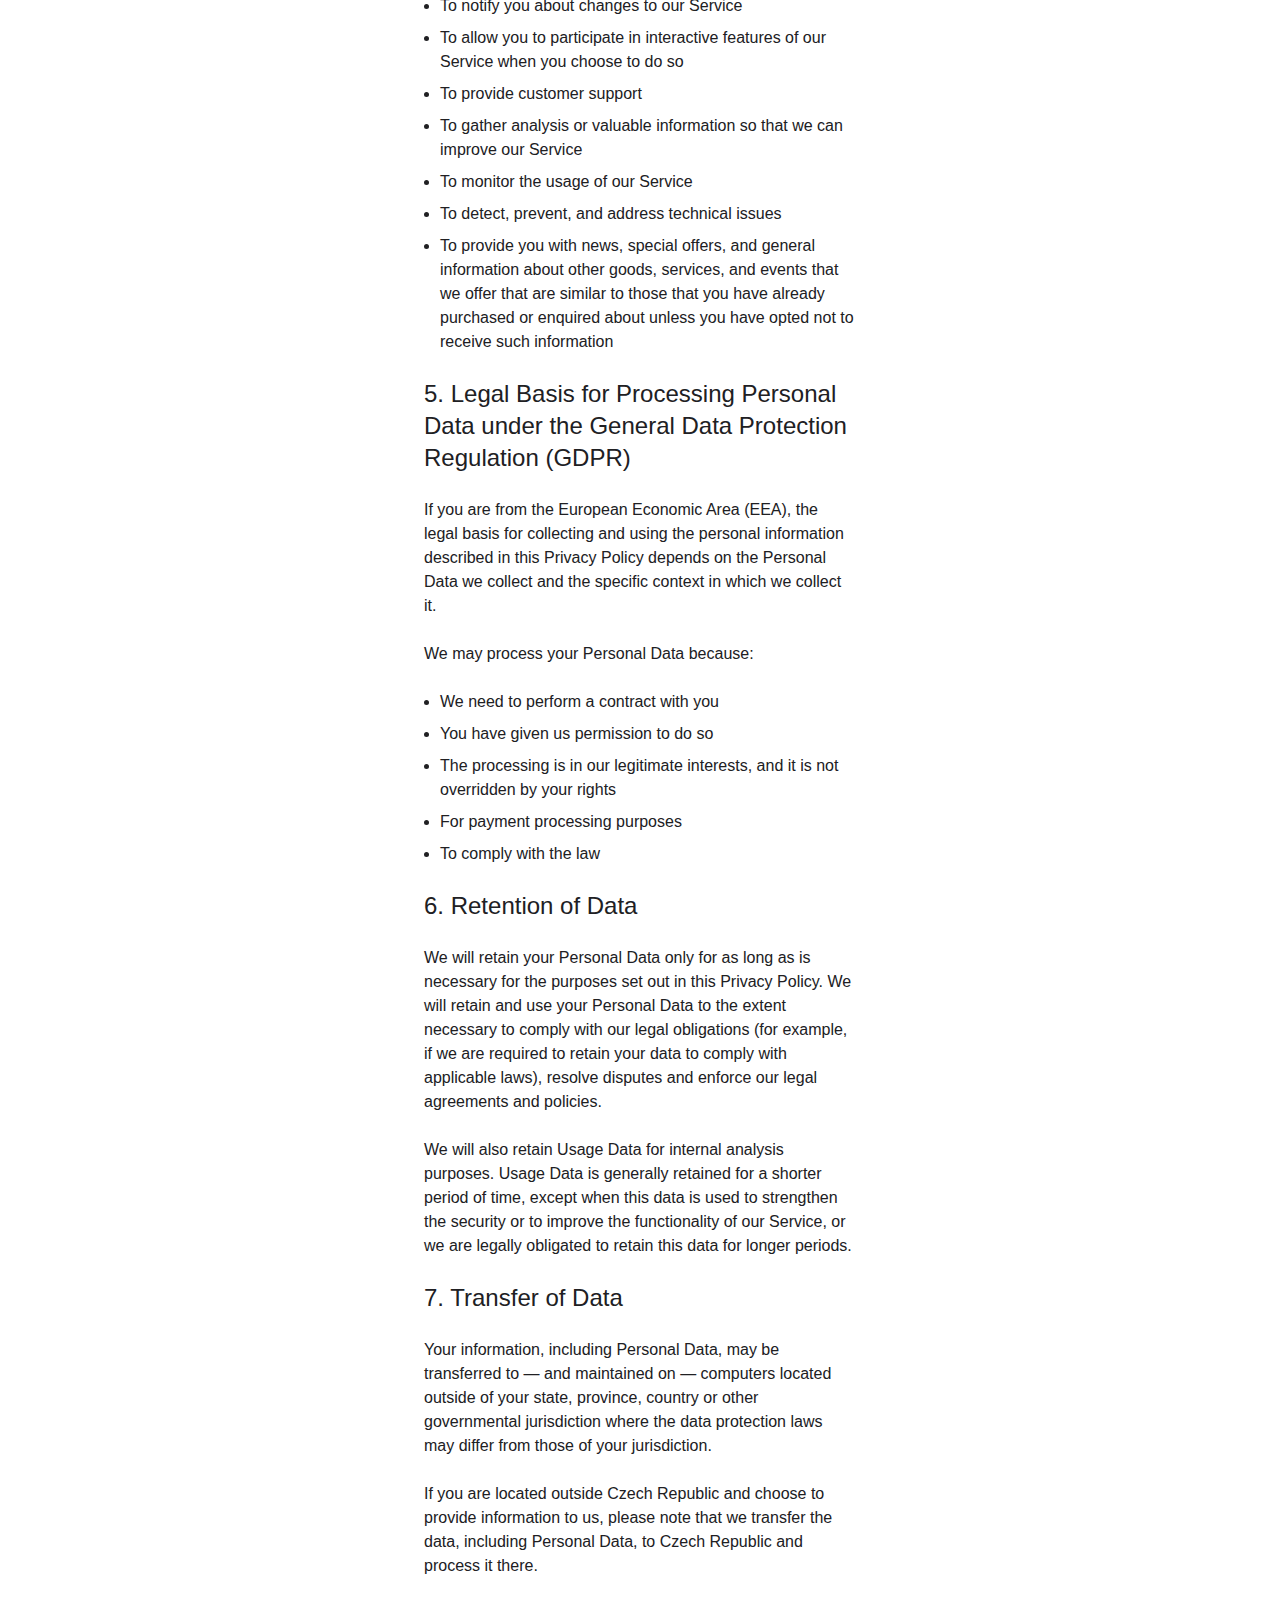
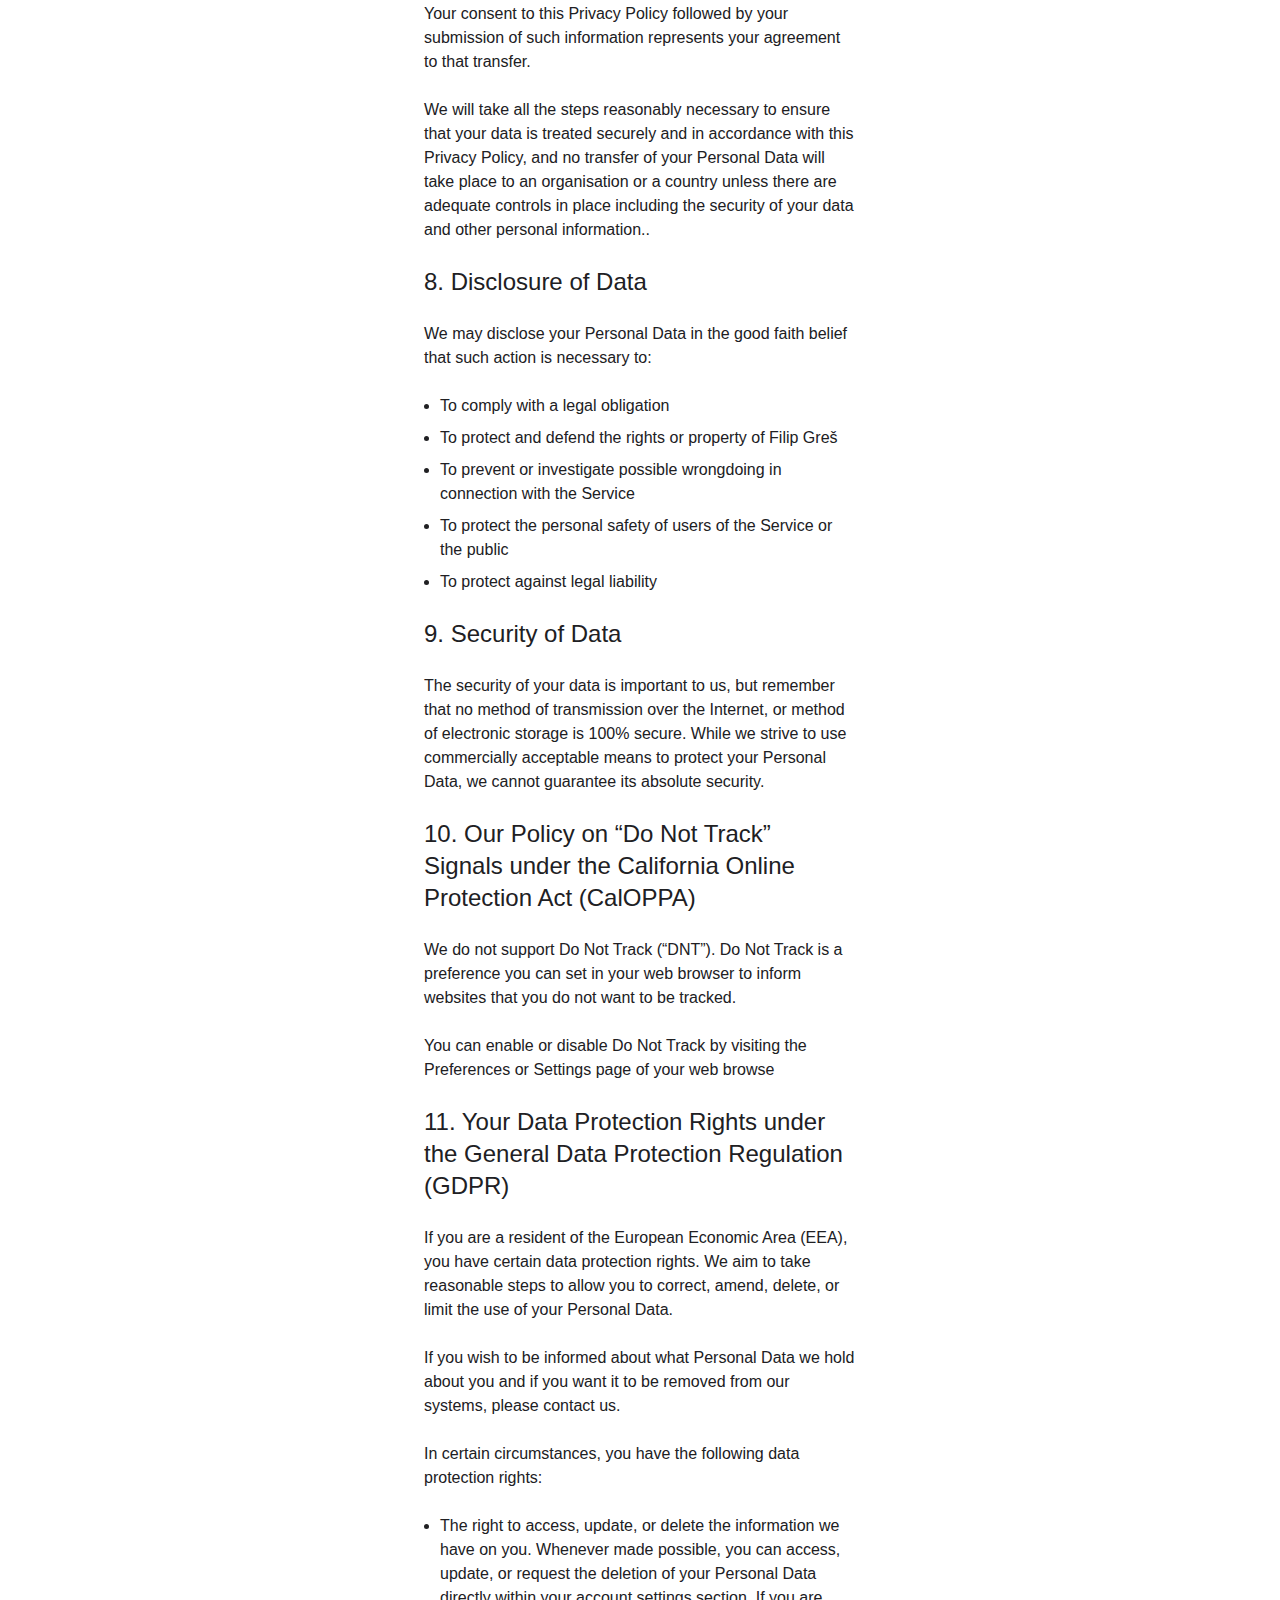
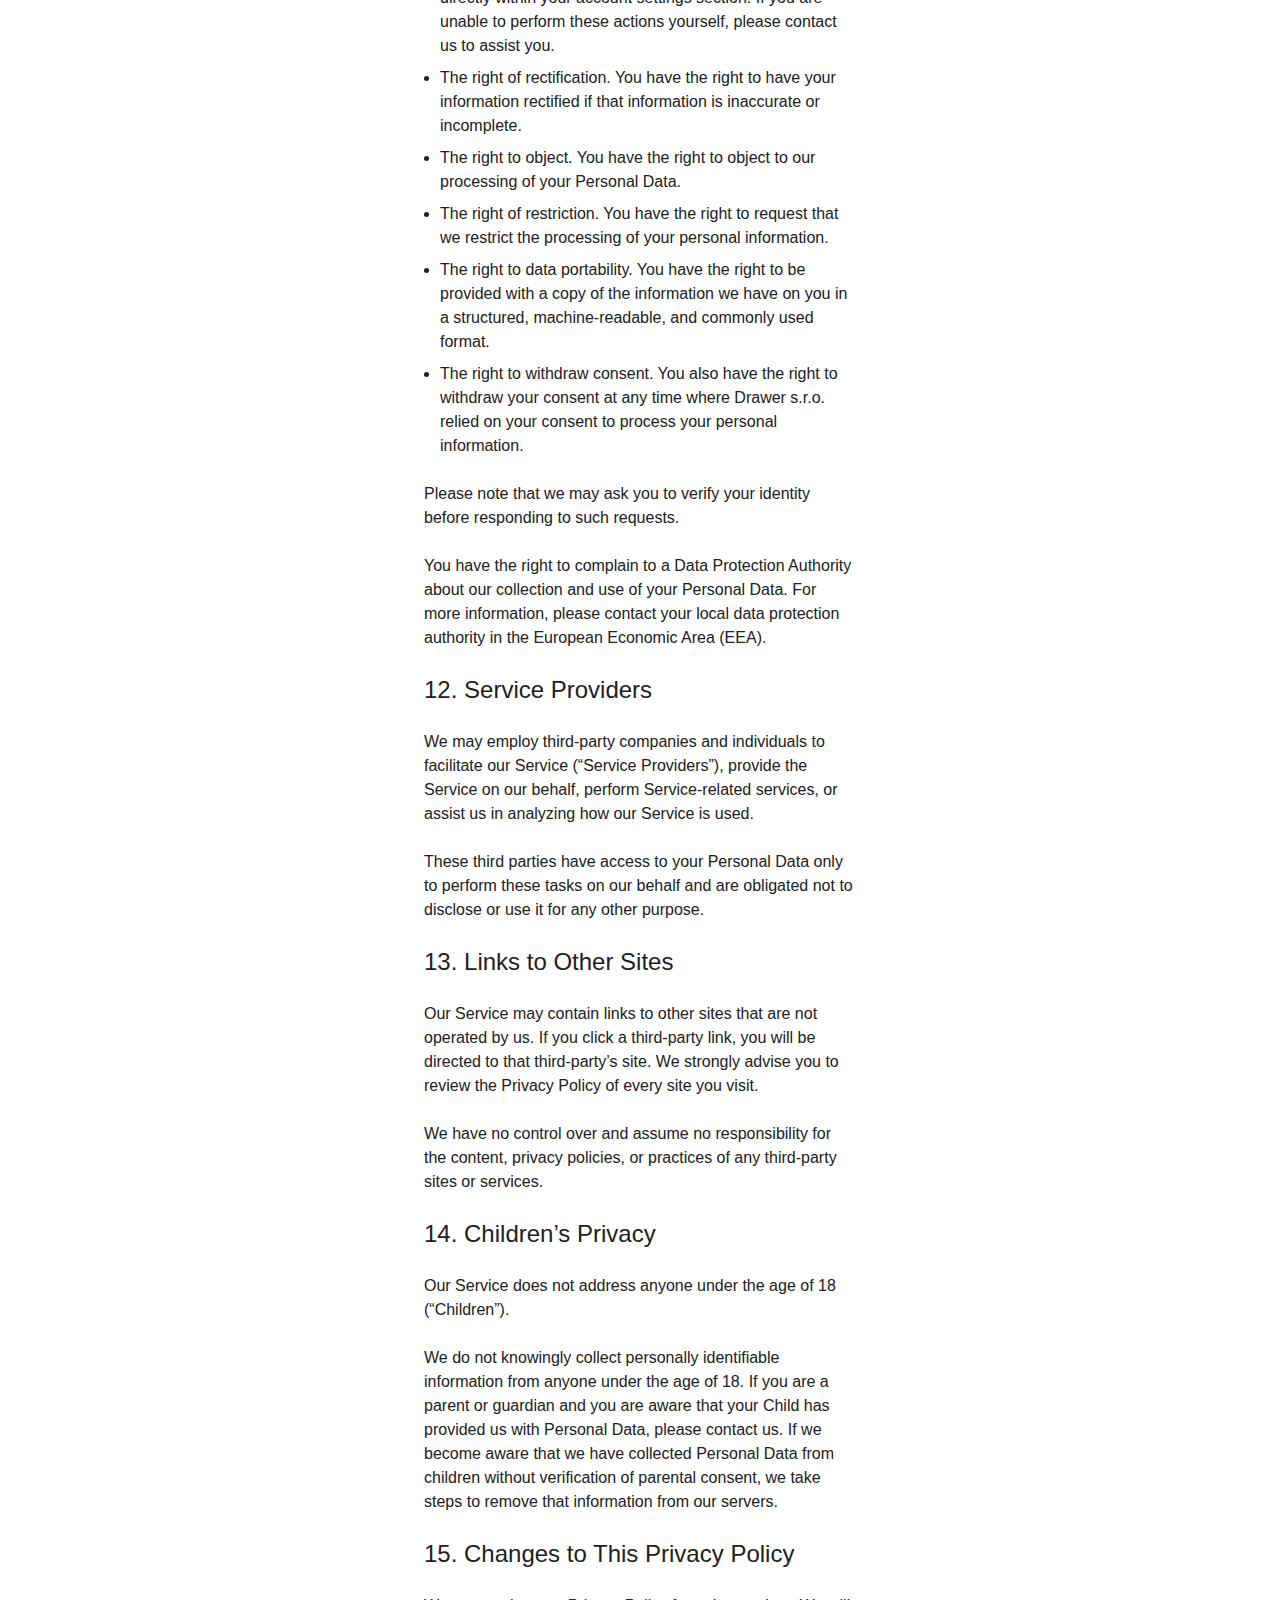
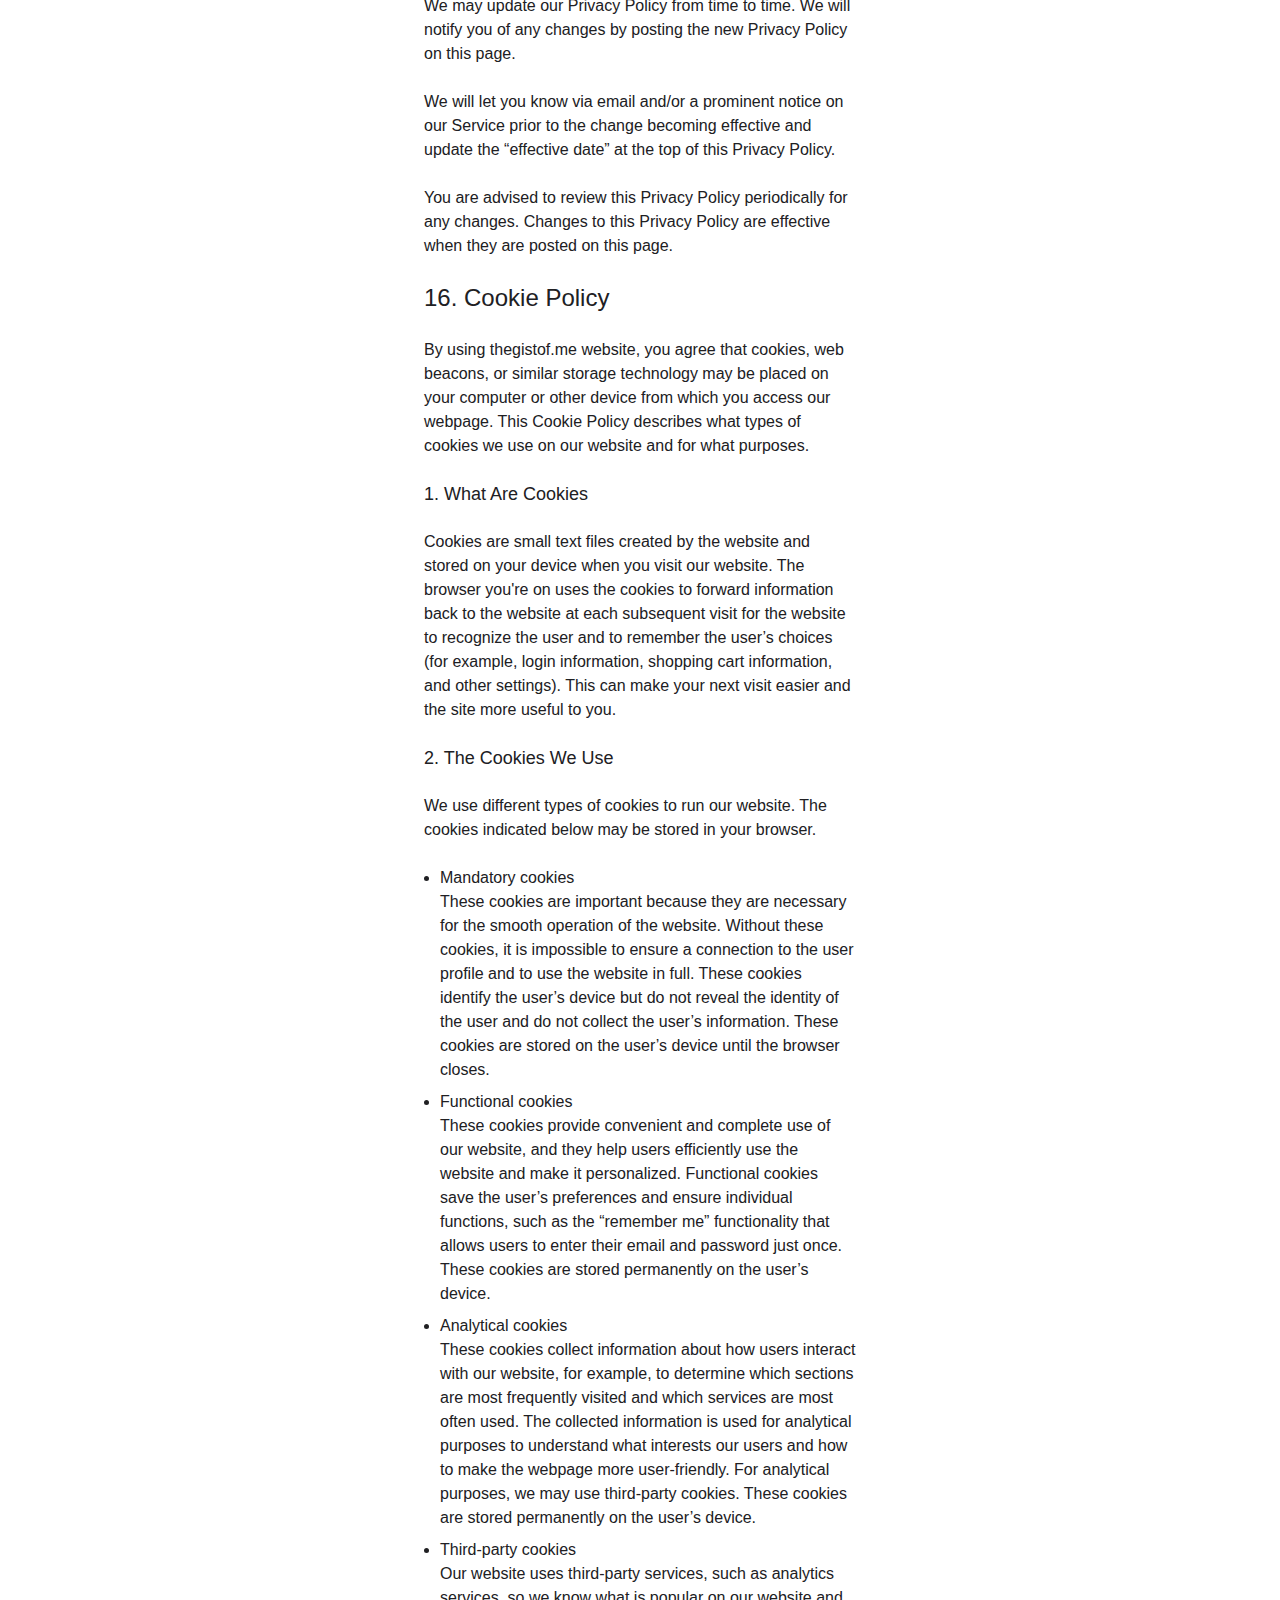
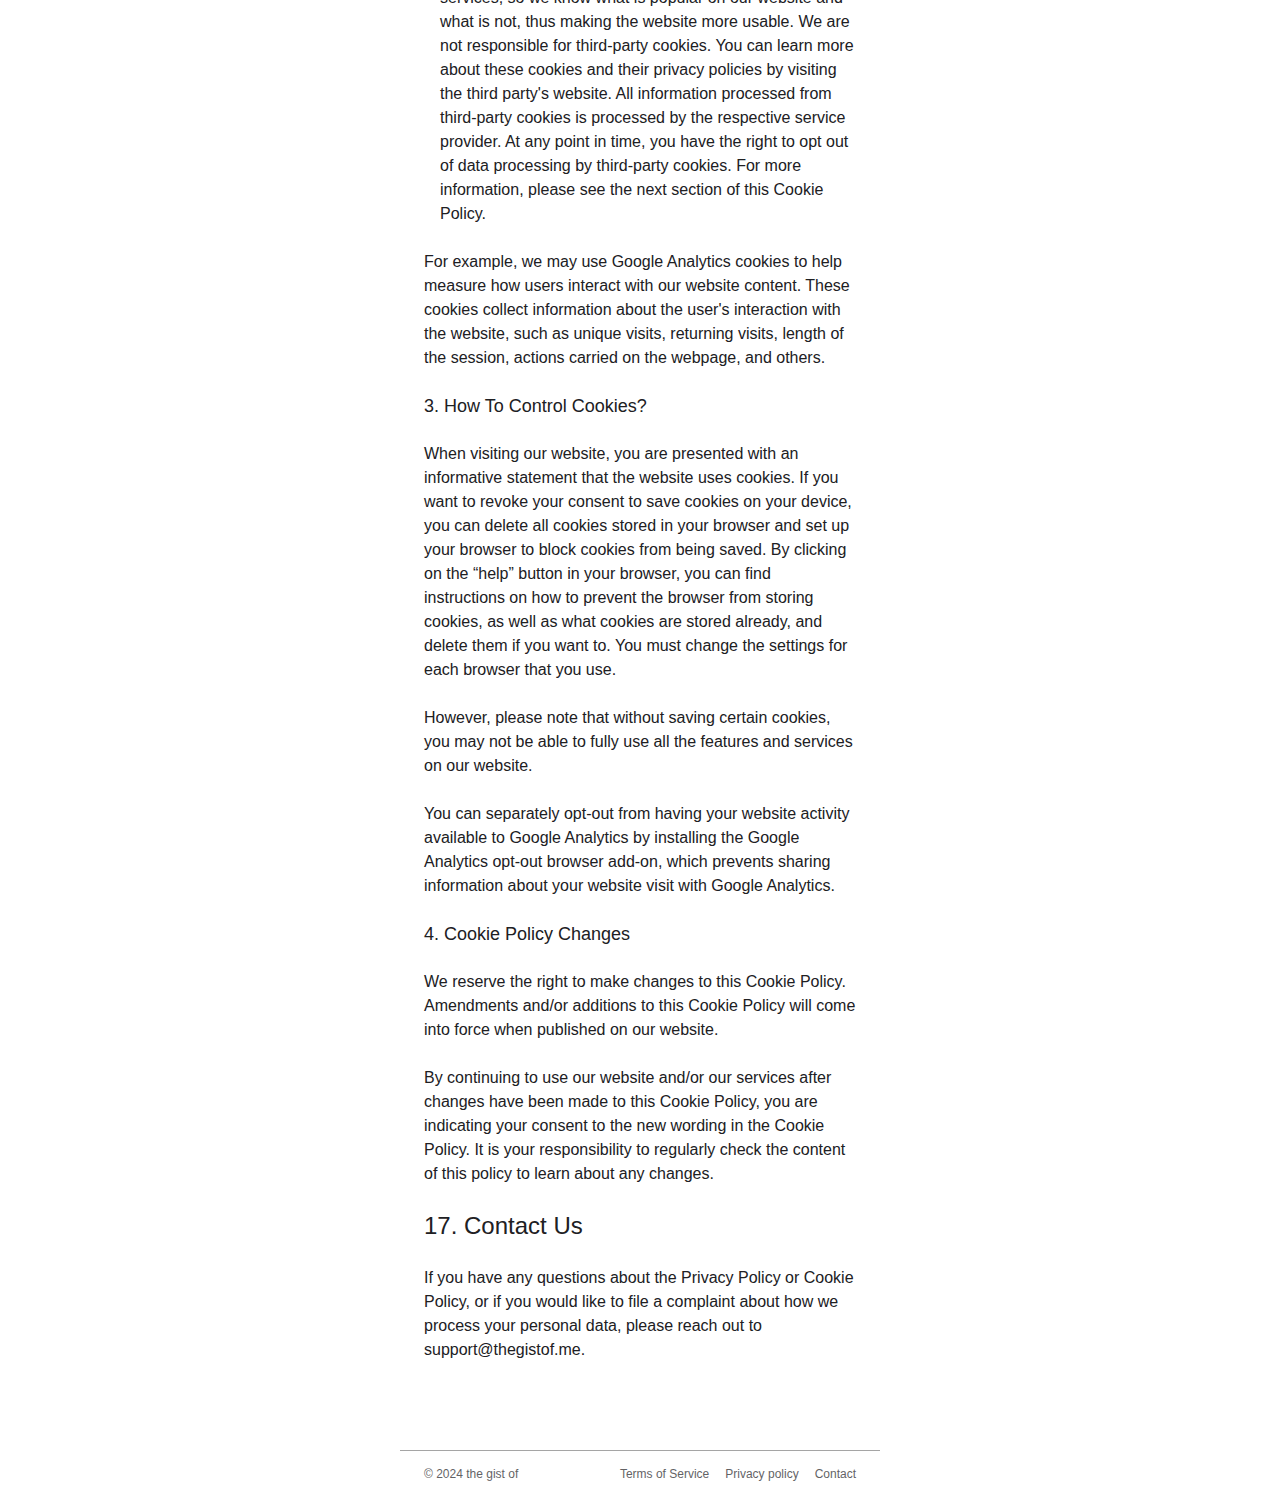
==== commit 5e2d3e7a: "styling adjustments" ====
--- a/privacy-policy/index.html
+++ b/privacy-policy/index.html
@@ -5,58 +5,16 @@
     <link rel="stylesheet" href="https://geistfont.vercel.app/geist.css" />
     <meta name="viewport" content="width=device-width, initial-scale=1.0" />
     <link rel="stylesheet" href="/styles.css" />
-    <title>the gist of me</title>
+    <title>the gist of</title>
   </head>
   <body>
     <div class="wrapper">
       <nav>
-        <svg width="137" height="28" viewBox="0 0 137 28" fill="none" xmlns="http://www.w3.org/2000/svg">
-          <g clip-path="url(#clip0_305_5134)">
-            <path
-              d="M40.9333 7.91321V10.3875H43.8215V12.4299H40.9333V17.9588C40.9333 18.8046 41.3652 19.2815 42.1704 19.2815H43.8215V21.3239H41.7386C39.4892 21.3239 38.2926 20.1902 38.2926 17.9588V12.4299H36.5605V10.3875H38.2926V7.91321H40.9333Z"
-              fill="#202023"
-            />
-            <path
-              d="M48.573 6.67163V11.8497C49.2118 10.6125 50.4085 10.1356 51.7491 10.1356C54.0164 10.1356 55.4425 11.7867 55.4425 14.2835V21.3194H52.8018V15.2327C52.8018 13.3567 52.2439 12.3625 50.8808 12.3625C49.4367 12.3625 48.5685 13.3747 48.5685 15.2327V21.3194H45.9277V6.67163H48.5685H48.573Z"
-              fill="#202023"
-            />
-            <path
-              d="M62.8962 10.1401C65.7213 10.1401 67.9932 12.079 68.0337 15.9389V16.5777H60.2554C60.3769 18.3952 61.3261 19.4884 62.8962 19.4884C63.8859 19.4884 64.7946 18.9126 65.186 17.9633L67.8897 18.1703C67.2284 20.2532 65.249 21.5758 62.8962 21.5758C59.6166 21.5758 57.4707 19.3265 57.4707 15.8579C57.4707 12.3894 59.6166 10.1401 62.8962 10.1401ZM65.312 14.8232C65.105 12.9473 64.0748 12.223 62.8962 12.223C61.4296 12.223 60.4803 13.1947 60.2734 14.8232H65.3075H65.312Z"
-              fill="#202023"
-            />
-            <path
-              d="M74.6201 15.5656C74.6201 12.3265 76.5591 10.1401 79.3888 10.1401C80.8148 10.1401 82.0295 10.8644 82.5873 12.0791V10.3876H85.1651V20.0868C85.1651 22.975 83.0192 24.6665 79.9241 24.6665C77.4273 24.6665 75.5289 23.4293 74.9485 21.5309L77.6523 21.3644C78.0032 22.1697 78.8084 22.6871 79.9421 22.6871C81.5526 22.6871 82.5019 21.9223 82.5019 20.4152V19.0521C81.9845 20.1048 80.7474 20.7841 79.4067 20.7841C76.5591 20.7841 74.6201 18.6787 74.6201 15.5611V15.5656ZM80.0051 18.8496C81.5526 18.8496 82.5828 17.5495 82.6053 15.5476C82.6278 13.5277 81.6156 12.2455 80.0051 12.2455C78.3945 12.2455 77.3418 13.5232 77.3418 15.5476C77.3418 17.572 78.3945 18.8496 80.0051 18.8496Z"
-              fill="#202023"
-            />
-            <path d="M87.8105 6.69409H90.5548V8.88047H87.8105V6.69409ZM90.4918 10.3875V21.3239H87.851V10.3875H90.4918Z" fill="#202023" />
-            <path
-              d="M97.5728 12.1195C96.5426 12.1195 95.7374 12.6549 95.7554 13.5456C95.7778 14.4318 96.871 14.8052 97.9642 15.0122C100.956 15.5295 102.607 16.3123 102.607 18.3952C102.607 20.4781 100.501 21.5713 97.9417 21.5713C94.9501 21.5713 92.9257 20.1677 92.7412 17.8554L95.4449 17.7114C95.6519 18.8676 96.5156 19.5694 97.8787 19.5694C98.7875 19.5694 99.8807 19.241 99.8582 18.3322C99.8582 17.2795 98.639 17.1131 97.5278 16.8657C94.8241 16.3303 93.0066 15.6285 93.0066 13.5861C93.0066 11.4402 94.7836 10.1401 97.7123 10.1401C100.272 10.1401 102.108 11.5212 102.481 13.7705L99.7997 13.8965C99.5928 12.7808 98.6255 12.1195 97.5728 12.1195Z"
-              fill="#202023"
-            />
-            <path
-              d="M108.199 7.91321V10.3875H111.087V12.4299H108.199V17.9588C108.199 18.8046 108.631 19.2815 109.436 19.2815H111.087V21.3239H109.004C106.755 21.3239 105.558 20.1902 105.558 17.9588V12.4299H103.826V10.3875H105.558V7.91321H108.199Z"
-              fill="#202023"
-            />
-            <path
-              d="M117.466 15.858C117.466 12.3895 119.612 10.1401 122.891 10.1401C126.171 10.1401 128.299 12.3895 128.299 15.858C128.299 19.3265 126.153 21.5759 122.891 21.5759C119.63 21.5759 117.466 19.3265 117.466 15.858ZM122.896 19.4255C124.587 19.4255 125.577 18.1029 125.577 15.8535C125.577 13.6041 124.587 12.2815 122.896 12.2815C121.204 12.2815 120.215 13.6041 120.215 15.8535C120.215 18.1029 121.186 19.4255 122.896 19.4255Z"
-              fill="#202023"
-            />
-            <path
-              d="M134.844 6.67163H136.886V8.71405H135.154C134.475 8.71405 133.998 9.24939 133.998 10.0952V10.6935H136.724V12.7359H133.998V21.3194H131.335V12.7359H129.765V10.6935H131.335V10.0952C131.335 7.88628 132.41 6.67163 134.844 6.67163Z"
-              fill="#202023"
-            />
-            <path
-              d="M26.9923 12.8753H15.2641L26.2545 9.91969L25.6697 7.74681L14.5308 10.7385L23.6048 5.42098L22.4666 3.48203L13.1048 8.96596L19.4704 2.30337L17.8419 0.746812L11.0893 7.81429L14.4949 0.99874L12.4839 -0.00897217L8.68702 7.58036L9.4383 1.66455L7.20694 1.38113L6.3027 8.4981L5.02506 4.12985L2.86568 4.75967L4.5437 10.4865L1.77249 7.98524L0.265424 9.65427L3.54049 12.6144C3.51799 12.6954 3.4955 12.7764 3.47751 12.8619H0V15.1112H3.4865C3.5045 15.1967 3.52699 15.2777 3.54949 15.3586L0.274422 18.3188L1.78149 19.9878L4.5527 17.4865L2.87468 23.2134L5.03406 23.8477L6.3117 19.484L7.21594 26.6009L9.4473 26.3175L8.69602 20.4017L12.4929 27.991L14.5039 26.9833L11.0983 20.1678L17.8509 27.2352L19.4794 25.6787L13.1138 19.0161L22.4756 24.5L23.6138 22.5611L14.5398 17.2436L25.6787 20.2352L26.2635 18.0624L15.2731 15.1067H27.0013V12.8574L26.9923 12.8753ZM12.3715 14C12.3715 15.8625 10.8599 17.3741 8.99743 17.3741C7.13496 17.3741 5.62339 15.8625 5.62339 14C5.62339 12.1376 7.13496 10.626 8.99743 10.626C10.8599 10.626 12.3715 12.1376 12.3715 14Z"
-              fill="#202023"
-            />
-          </g>
-          <defs>
-            <clipPath id="clip0_305_5134">
-              <rect width="136.887" height="28" fill="white" />
-            </clipPath>
-          </defs>
-        </svg>
+        <a href="/" class="logo">
+          <img src="/gist-logo.svg" alt="the gist of" />
+        </a>
       </nav>
+
       <main>
         <div class="terms">
           <h1>Privacy Policy</h1>
--- a/styles.css
+++ b/styles.css
@@ -25,32 +25,31 @@
   font-weight: 80;
   font-size: 24px;
   min-height: 100vh;
-  width: 480px;
+  max-width: 480px;
   margin: 0 auto;
   color: #202023;
 }
 
 main {
-  height: 100%;
+  padding: 24px;
   display: flex;
   flex-direction: column;
   gap: 32px;
 }
 
 .wrapper {
-  min-height: 100vh;
-  padding: 24px 0;
+  height: 100vh;
   display: flex;
   flex-direction: column;
   justify-content: space-between;
 }
 
 footer {
+  padding: 16px 24px;
   display: flex;
   font-size: 12px;
   justify-content: space-between;
   align-items: center;
-  padding-top: 24px;
   border-top: 1px solid gray;
   opacity: 70%;
 }
@@ -58,6 +57,10 @@
 .links {
   display: flex;
   gap: 16px;
+}
+
+nav {
+  padding: 16px 24px;
 }
 
 a {
@@ -73,3 +76,15 @@
   margin: 64px 0;
   font-size: 16px;
 }
+
+@media screen and (max-width: 480px) {
+  footer {
+    flex-direction: column-reverse;
+    row-gap: 16px;
+    padding-top: 16px;
+  }
+
+  .terms {
+    margin: 16px 0;
+  }
+}
